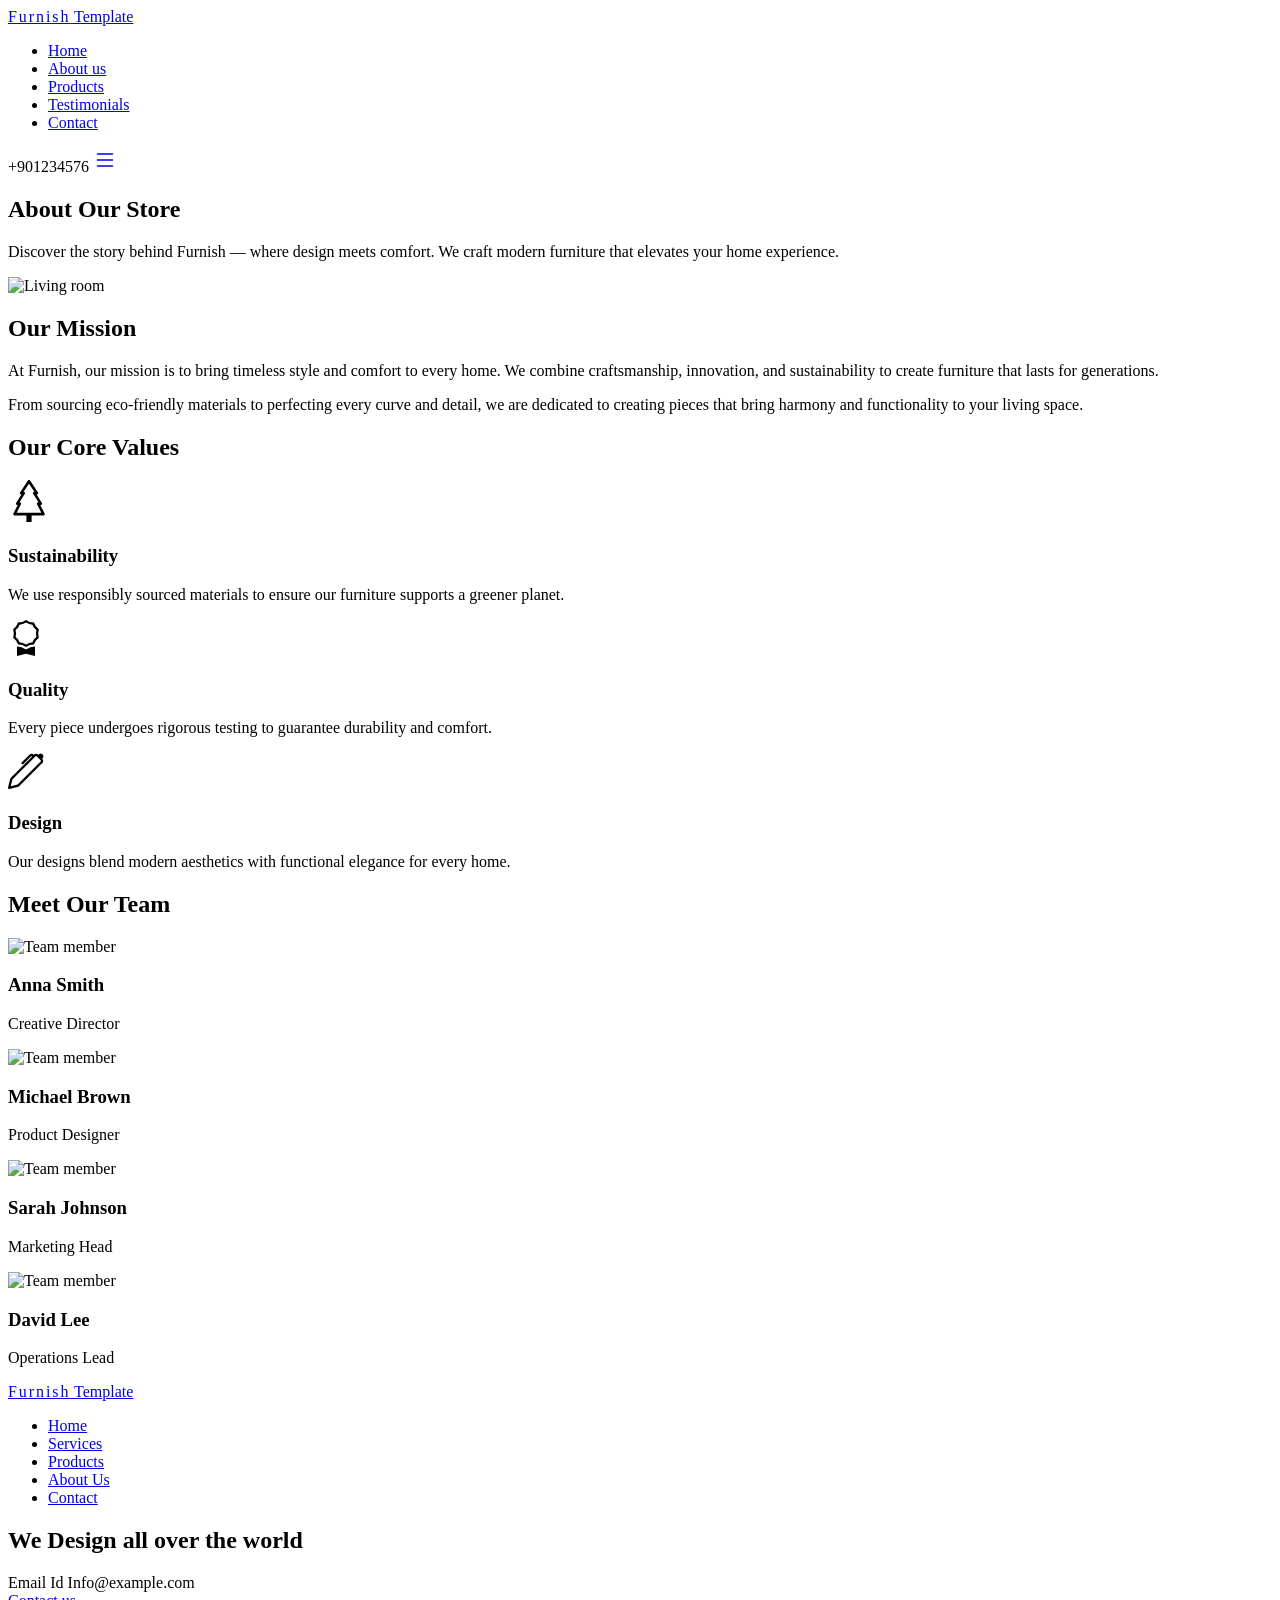
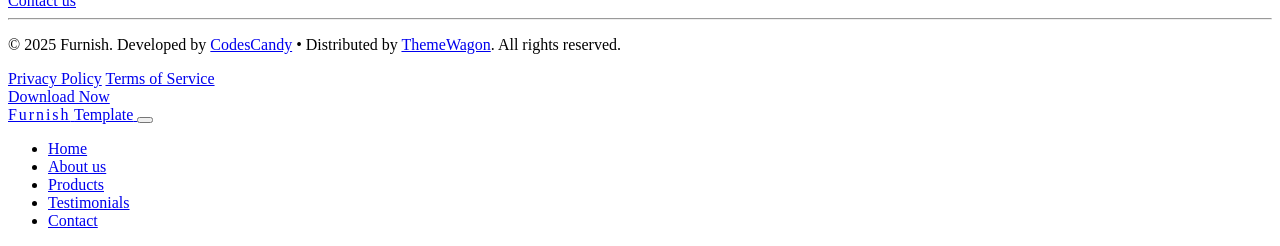
==== about.html @ 0e7ccca0 "Add files via upload" ====
<!DOCTYPE html>
<html lang="en">
  <head>
    <meta charset="UTF-8" />
    <meta name="viewport" content="width=device-width, initial-scale=1.0" />
  <title>About eCommerce Bootstrap HTML Template - Furnish</title>
    
  </head>
  <body class="font-sans text-gray-800">

     <nav class="navbar navbar-expand-lg bg-white shadow-sm px-4 py-3 navbar-custom">
  <div class="container-fluid px-0">
    <a class="navbar-brand" href="index.html">
      <span class="d-flex flex-column text-uppercase text-xs fw-bold lh-sm">
      <span class="" style="letter-spacing: .12rem;">Furnish</span>
      <span>Template</span>
    </span></a>
  
    <div class="mx-auto  d-lg-block d-none">
      <ul class="navbar-nav me-auto mb-2 mb-lg-0">
         <li class="nav-item">
          <a class="nav-link active" aria-current="page" href="index.html">Home</a>
        </li>
        <li class="nav-item">
          <a class="nav-link" href="about.html">About us</a>
        </li>
        <li class="nav-item">
          <a class="nav-link" href="products.html">Products</a>
        </li>
          <li class="nav-item">
          <a class="nav-link" href="testimonials.html">Testimonials</a>
        </li>
         

        <li class="nav-item">
          <a class="nav-link " href="contact.html" >Contact</a>
        </li>
      </ul>
      </div>
    <div class="d-flex align-items-center gap-4">
        <span class="d-flex align-items-center gap-2 fw-bold">
            <span>
                <i class="bi bi-telephone"></i>
            </span>
            <span>+901234576</span>
        </span>
        <a class="" data-bs-toggle="offcanvas" href="#offcanvasExample" role="button" aria-controls="offcanvasExample">
<svg xmlns="http://www.w3.org/2000/svg" width="24" height="24" fill="currentColor" class="bi bi-list" viewBox="0 0 16 16">
  <path fill-rule="evenodd" d="M2.5 12a.5.5 0 0 1 .5-.5h10a.5.5 0 0 1 0 1H3a.5.5 0 0 1-.5-.5m0-4a.5.5 0 0 1 .5-.5h10a.5.5 0 0 1 0 1H3a.5.5 0 0 1-.5-.5m0-4a.5.5 0 0 1 .5-.5h10a.5.5 0 0 1 0 1H3a.5.5 0 0 1-.5-.5"/>
</svg>
</a>
    
    </div>
  </div>
</nav>
<main>

    <!-- Hero Section -->
    <section class="py-lg-8 py-5 text-center">
      <div class="container">
        <div class="row justify-content-center">
            <div class="col-lg-6">
        <h1 class="display-5 mb-3">About Our Store</h1>
        <p class="text-muted  lead">
          Discover the story behind Furnish — where design meets comfort. We craft modern furniture that elevates your home experience.
        </p>
        </div>
        </div>
      </div>
    </section>

    <!-- Mission Section -->
    <section class="py-lg-8 py-5">
      <div class="container">
        <div class="row align-items-center g-5 mx-lg-8">
          <div class="col-md-6">
            <img src="./assets/images/about.jpg" alt="Living room" class="img-fluid ">
          </div>
          <div class="col-md-6">
            <div class="ms-lg-8">
            <h2 class=" mb-3">Our Mission</h2>
            <p class="text-muted">
              At Furnish, our mission is to bring timeless style and comfort to every home. We combine craftsmanship, innovation, and sustainability to create furniture that lasts for generations.
            </p>
            <p class="text-muted">
              From sourcing eco-friendly materials to perfecting every curve and detail, we are dedicated to creating pieces that bring harmony and functionality to your living space.
            </p>
            </div>
          </div>
        </div>
      </div>
    </section>

    <!-- Values Section -->
    <section class="py-lg-9 py-5 bg-light">
      <div class="container text-center">
        <h2 class="mb-5 ">Our Core Values</h2>
        <div class="row g-4">
          <div class="col-md-4">
            <div class="card rounded-0 border-0 shadow-sm h-100 p-4">
              <div class="card-body">
               <div class="mb-5">
                <svg xmlns="http://www.w3.org/2000/svg" width="42" height="42" fill="currentColor" class="bi bi-tree" viewBox="0 0 16 16">
  <path d="M8.416.223a.5.5 0 0 0-.832 0l-3 4.5A.5.5 0 0 0 5 5.5h.098L3.076 8.735A.5.5 0 0 0 3.5 9.5h.191l-1.638 3.276a.5.5 0 0 0 .447.724H7V16h2v-2.5h4.5a.5.5 0 0 0 .447-.724L12.31 9.5h.191a.5.5 0 0 0 .424-.765L10.902 5.5H11a.5.5 0 0 0 .416-.777zM6.437 4.758A.5.5 0 0 0 6 4.5h-.066L8 1.401 10.066 4.5H10a.5.5 0 0 0-.424.765L11.598 8.5H11.5a.5.5 0 0 0-.447.724L12.69 12.5H3.309l1.638-3.276A.5.5 0 0 0 4.5 8.5h-.098l2.022-3.235a.5.5 0 0 0 .013-.507"/>
</svg>
               </div>
                <h3 class="h5">Sustainability</h3>
                <p class="text-muted">We use responsibly sourced materials to ensure our furniture supports a greener planet.</p>
              </div>
            </div>
          </div>
          <div class="col-md-4">
            <div class="card rounded-0 border-0 shadow-sm h-100 p-4">
              <div class="card-body">
               <div class="mb-5">
                <svg xmlns="http://www.w3.org/2000/svg" width="36" height="36" fill="currentColor" class="bi bi-award" viewBox="0 0 16 16">
  <path d="M9.669.864 8 0 6.331.864l-1.858.282-.842 1.68-1.337 1.32L2.6 6l-.306 1.854 1.337 1.32.842 1.68 1.858.282L8 12l1.669-.864 1.858-.282.842-1.68 1.337-1.32L13.4 6l.306-1.854-1.337-1.32-.842-1.68zm1.196 1.193.684 1.365 1.086 1.072L12.387 6l.248 1.506-1.086 1.072-.684 1.365-1.51.229L8 10.874l-1.355-.702-1.51-.229-.684-1.365-1.086-1.072L3.614 6l-.25-1.506 1.087-1.072.684-1.365 1.51-.229L8 1.126l1.356.702z"/>
  <path d="M4 11.794V16l4-1 4 1v-4.206l-2.018.306L8 13.126 6.018 12.1z"/>
</svg>
               </div>
                <h3 class="h5">Quality</h3>
                <p class="text-muted">Every piece undergoes rigorous testing to guarantee durability and comfort.</p>
              </div>
            </div>
          </div>
          <div class="col-md-4">
            <div class="card rounded-0 border-0 shadow-sm h-100 p-4">
              <div class="card-body">
                <div class="mb-5">
                    <svg xmlns="http://www.w3.org/2000/svg" width="36" height="36" fill="currentColor" class="bi bi-pen" viewBox="0 0 16 16">
  <path d="m13.498.795.149-.149a1.207 1.207 0 1 1 1.707 1.708l-.149.148a1.5 1.5 0 0 1-.059 2.059L4.854 14.854a.5.5 0 0 1-.233.131l-4 1a.5.5 0 0 1-.606-.606l1-4a.5.5 0 0 1 .131-.232l9.642-9.642a.5.5 0 0 0-.642.056L6.854 4.854a.5.5 0 1 1-.708-.708L9.44.854A1.5 1.5 0 0 1 11.5.796a1.5 1.5 0 0 1 1.998-.001m-.644.766a.5.5 0 0 0-.707 0L1.95 11.756l-.764 3.057 3.057-.764L14.44 3.854a.5.5 0 0 0 0-.708z"/>
</svg>
                </div>
                <h3 class="h5">Design</h3>
                <p class="text-muted">Our designs blend modern aesthetics with functional elegance for every home.</p>
              </div>
            </div>
          </div>
        </div>
      </div>
    </section>

    <!-- Team Section -->
    <section class="py-lg-8 py-5">
      <div class="container text-center">
        <h2 class="mb-8">Meet Our Team</h2>
        <div class="row g-4">
          <div class="col-6 col-md-3">
            <div class="mx-md-8">
            <img src="./assets/images/avatar/avatar-1.jpg" class="rounded-circle img-fluid mb-3" alt="Team member">
            </div>
            <div class="lh-1">
            <h3 class=" mb-1 h5">Anna Smith</h3>
            <p class="text-muted small mb-0">Creative Director</p>
            </div>
          </div>
          <div class="col-6 col-md-3">
             <div class="mx-md-8">
            <img src="./assets/images/avatar/avatar-2.jpg" class="rounded-circle img-fluid mb-3" alt="Team member">
            </div>
            <div class="lh-1">
            <h3 class=" mb-1 h5">
          Michael Brown</h3>
            <p class="text-muted small mb-0">Product Designer</p>
            </div>
          </div>
          <div class="col-6 col-md-3">
             <div class="mx-md-8">
            <img src="./assets/images/avatar/avatar-3.jpg" class="rounded-circle img-fluid mb-3" alt="Team member">
            </div>
            <div class="lh-1">
            <h3 class=" mb-1 h5">Sarah Johnson</h3>
            <p class="text-muted small mb-0">Marketing Head</p>
            </div>
          </div>
          <div class="col-6 col-md-3">
            <div class="mx-md-8">
            <img src="./assets/images/avatar/avatar-4.jpg" class="rounded-circle img-fluid mb-3" alt="Team member">
            </div>
            <div class="lh-1">
            <h3 class=" mb-1 h5">David Lee</h3>
            <p class="text-muted small mb-0">Operations Lead</p>
            </div>
          </div>
        </div>
      </div>
    </section>

</main>
      <footer class="bg-dark  pt-8 footer">
        <div class="container">
          <div class="row">
            <div class="col-lg-4 col-md-4 col-12">
              <a class="navbar-brand" href="#">
      <span class="d-flex flex-column text-uppercase text-xs fw-bold lh-sm">
      <span class="" style="letter-spacing: .12rem;">Furnish</span>
      <span>Template</span>
    </span></a>
            </div>
          <div class="col-lg-8 col-md-6 mb-4 d-flex justify-content-start justify-content-md-end gy-4">
            <ul class="list-unstyled lh-lg d-flex flex-column flex-md-row gap-4">
            <li><a href="#" class=" ft-links text-decoration-none">Home</a></li>
             <li><a href="#" class=" ft-links text-decoration-none">Services</a></li>
            <li><a href="#" class=" ft-links text-decoration-none">Products</a></li>
            <li><a href="#" class=" ft-links text-decoration-none">About Us</a></li>
            <li><a href="#" class=" ft-links text-decoration-none">Contact</a></li>
            </ul>
          </div>
          <div class="row justify-content-center align-items-center pt-lg-8 pb-4">
          <div class="col-lg-6 col-md-6 mb-4">
            <h2 class="display-3 text-white">We Design all over the world</h2>
          
          </div>
          
          
          <div class="col-lg-6 col-md-6 mb-4">
           <div class="d-flex gap-3 justify-content-start justify-content-lg-end">
            <a href="#" class="btn btn-outline-light btn-icon"><i class="bi bi-facebook"></i></a>
            <a href="#" class="btn btn-outline-light btn-icon"><i class="bi bi-twitter"></i></a>
            <a href="#" class="btn btn-outline-light btn-icon"><i class="bi bi-instagram"></i></a>
            <a href="#" class="btn btn-outline-light btn-icon"><i class="bi bi-linkedin"></i></a>
            </div>
          </div>
          </div>
            <div class="row justify-content-center align-items-center py-lg-8">
          <div class="col-lg-6 col-md-6 mb-4">
            <div class="d-flex flex-column">
            <span>Email Id</span>
            <span class="h3 fw-light">Info@example.com</span>
          </div>
          </div>
          
          
          <div class="col-lg-6 col-md-6 mb-4">
           <div class="d-flex gap-3 justify-content-lg-end">
           <a href="#" class="btn btn-outline-light">Contact us</a>
            </div>
          </div>
          </div>
          <hr class="bg-secondary">
          <div class="row pb-3">
          <div class="col-md-6 text-center text-md-start">
            <p class=" mb-0">&copy; 2025 Furnish. Developed by <a href="https://codescandy.com" class="text-white" target="_blank">CodesCandy</a> • Distributed by <a href="https://themewagon.com" class="text-white" target="_blank">ThemeWagon</a>. All rights reserved.</p>
          </div>
          <div class="col-md-6 text-center text-md-end">
            <a href="#" class=" ft-links text-decoration-none me-3">Privacy Policy</a>
            <a href="#" class=" ft-links text-decoration-none">Terms of Service</a>
          </div>
          </div>
        </div>
          </footer>  <div class="position-fixed end-0 bottom-0 m-4 z-1">
        <a href="https://themewagon.com/themes/furnish/" class="btn btn-primary" target="_blank"> Download Now</a>
        </div>
        <div class="offcanvas offcanvas-end" tabindex="-1" id="offcanvasExample" aria-labelledby="offcanvasExampleLabel">
  <div class="offcanvas-header px-4">
     <a class="navbar-brand" href="#">
      <span class="d-flex flex-column text-uppercase text-xs fw-bold lh-sm">
      <span class="" style="letter-spacing: .12rem;">Furnish</span>
      <span>Template</span>
    </span></a>
    <button type="button" class="btn-close" data-bs-dismiss="offcanvas" aria-label="Close"></button>
  </div>
  <div class="offcanvas-body">
    
    <div class="navbar-custom">
      <ul class="navbar-nav me-auto mb-2 mb-lg-0">
         <li class="nav-item">
          <a class="nav-link active" aria-current="page" href="index.html">Home</a>
        </li>
        <li class="nav-item">
          <a class="nav-link" href="about.html">About us</a>
        </li>
        <li class="nav-item">
          <a class="nav-link" href="products.html">Products</a>
        </li>
          <li class="nav-item">
          <a class="nav-link" href="testimonials.html">Testimonials</a>
        </li>
         

        <li class="nav-item">
          <a class="nav-link " href="contact.html" >Contact</a>
        </li>
      </ul>
      </div>
  </div>
</div>

    <script type="module" src="./assets/js/main.js"></script>
  </body>
</html>
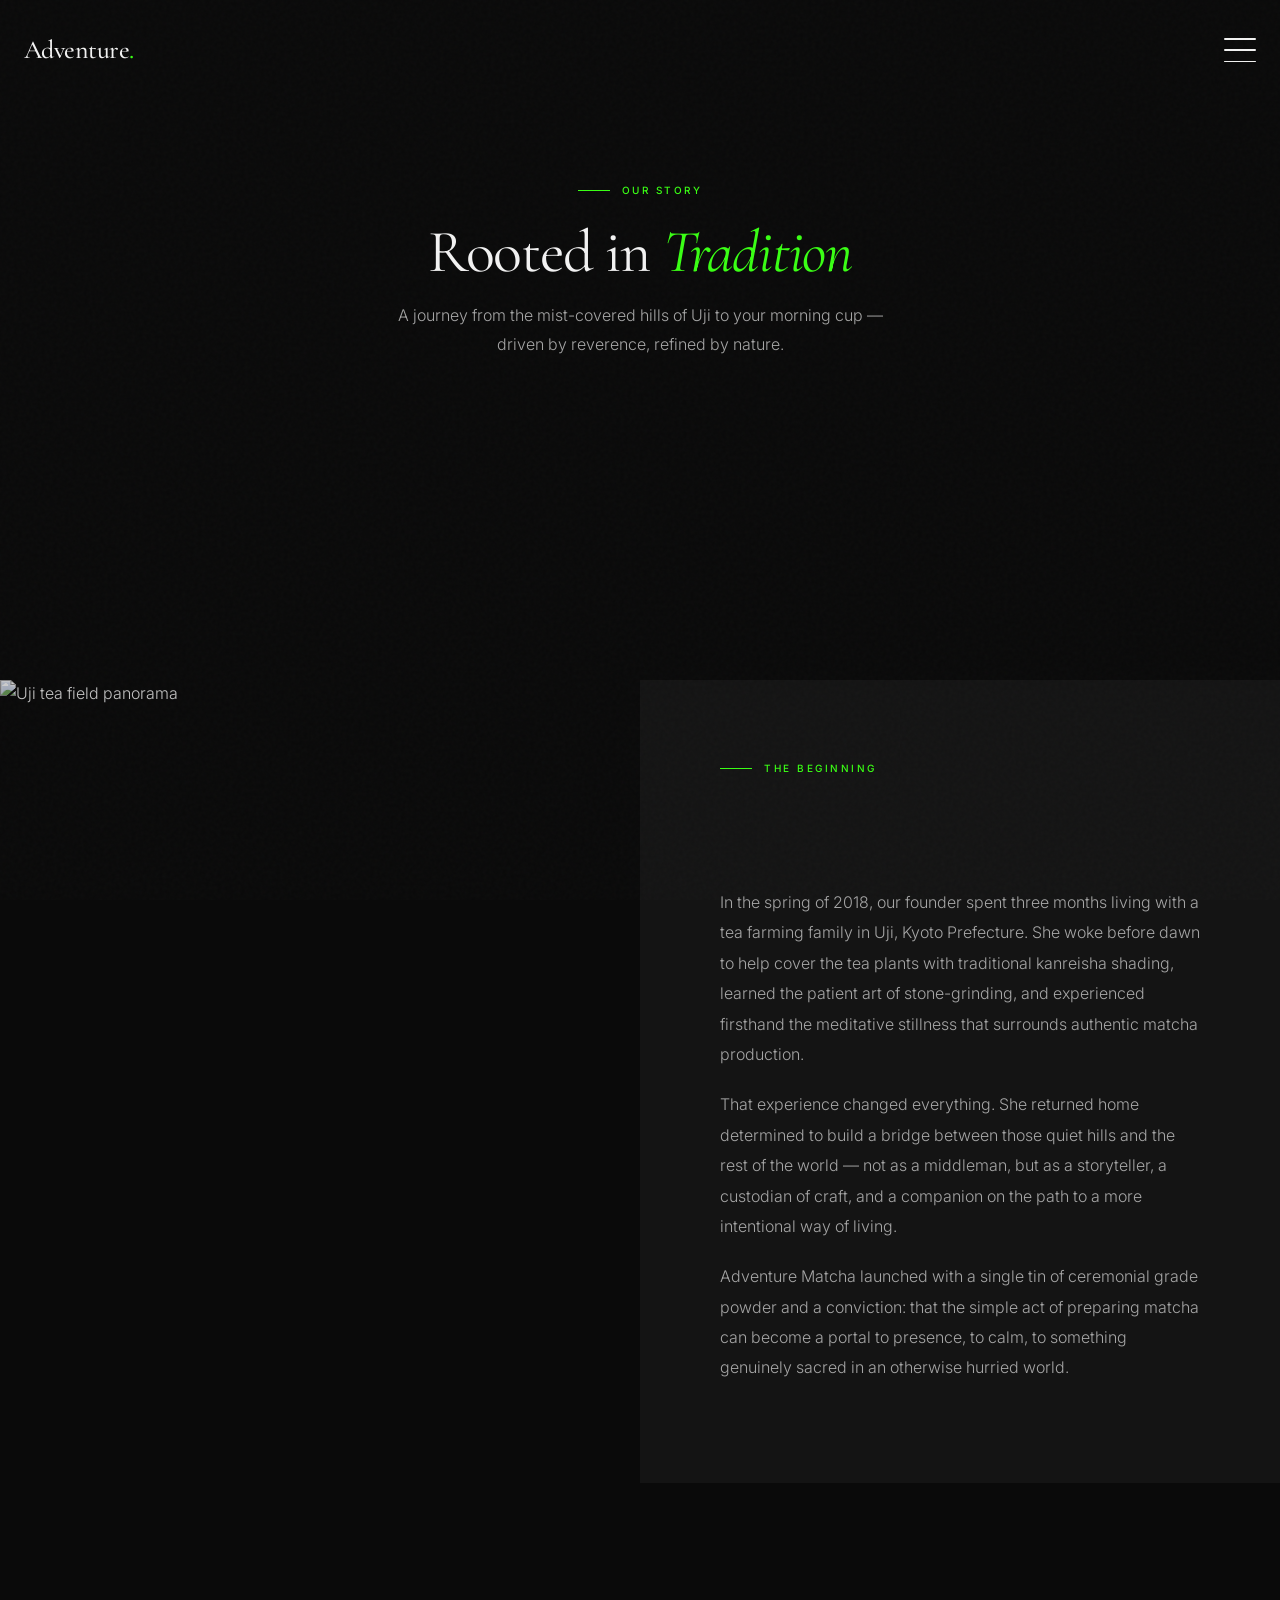
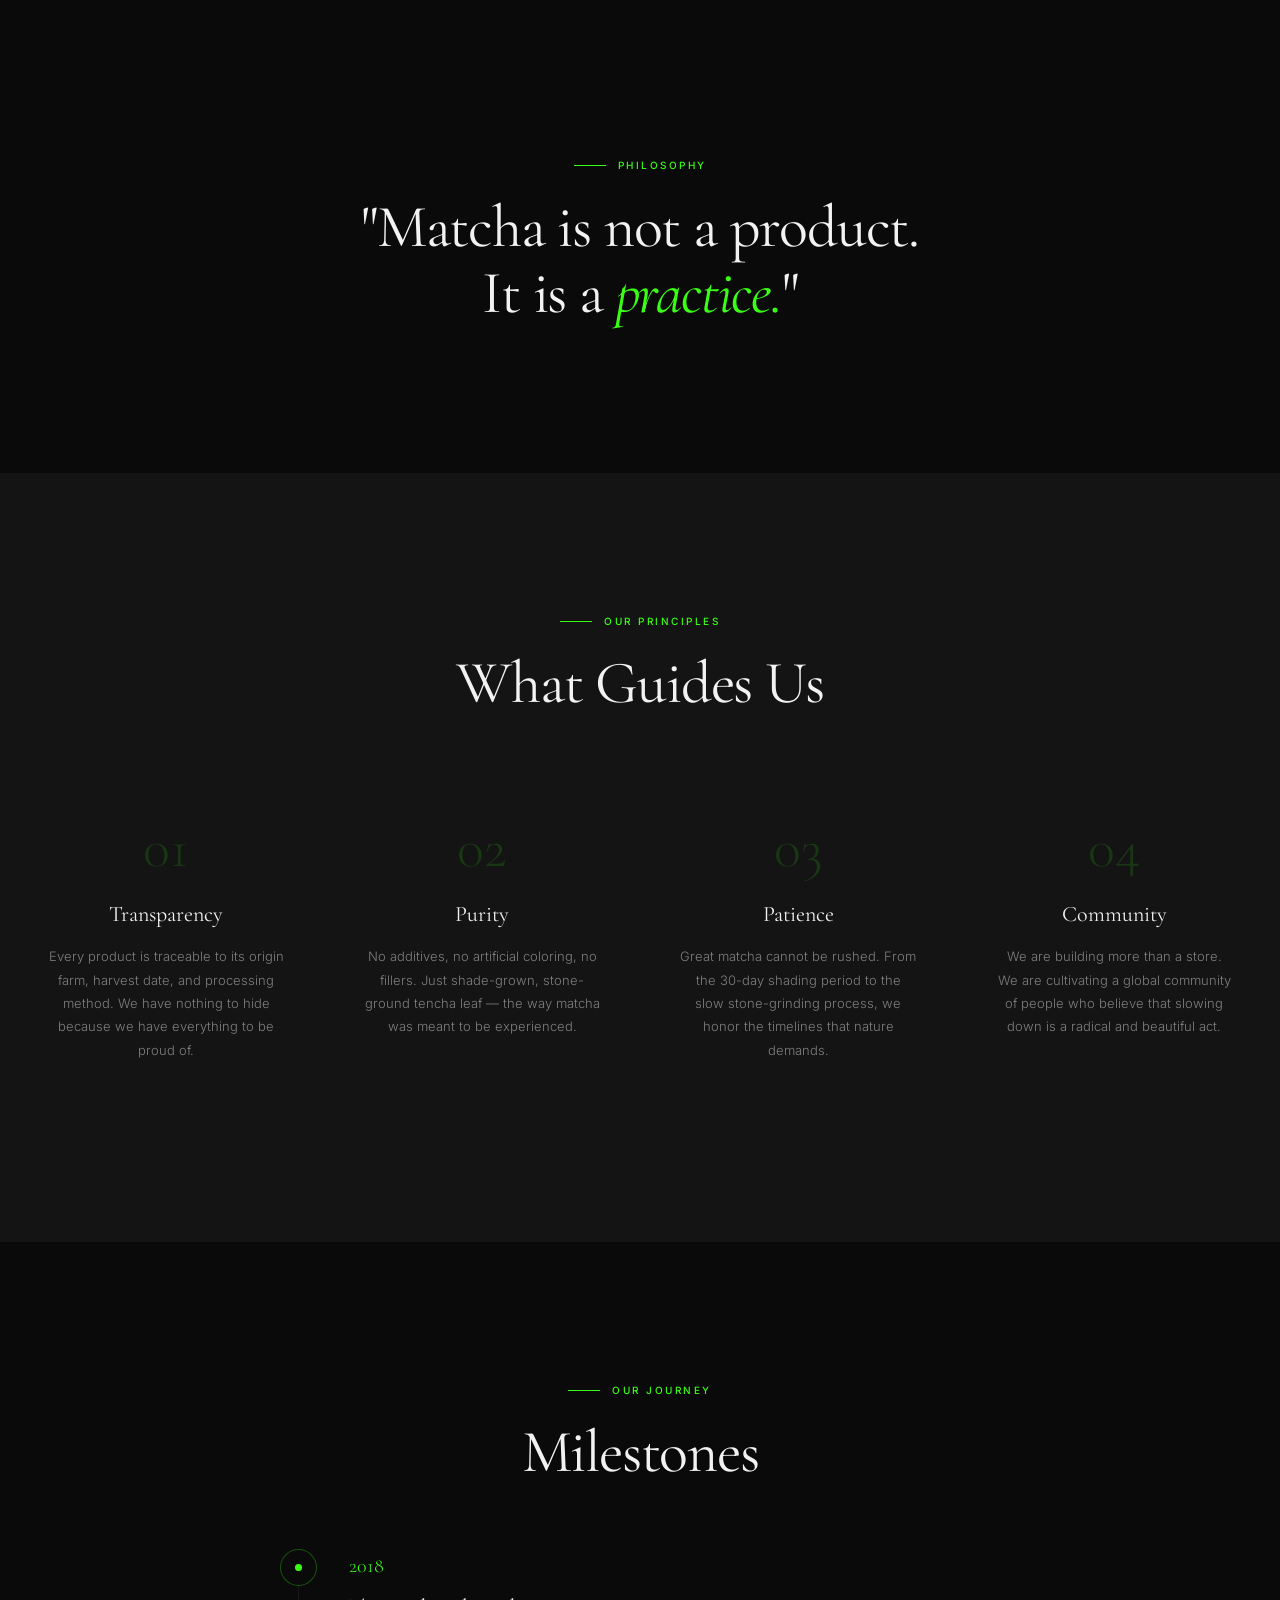
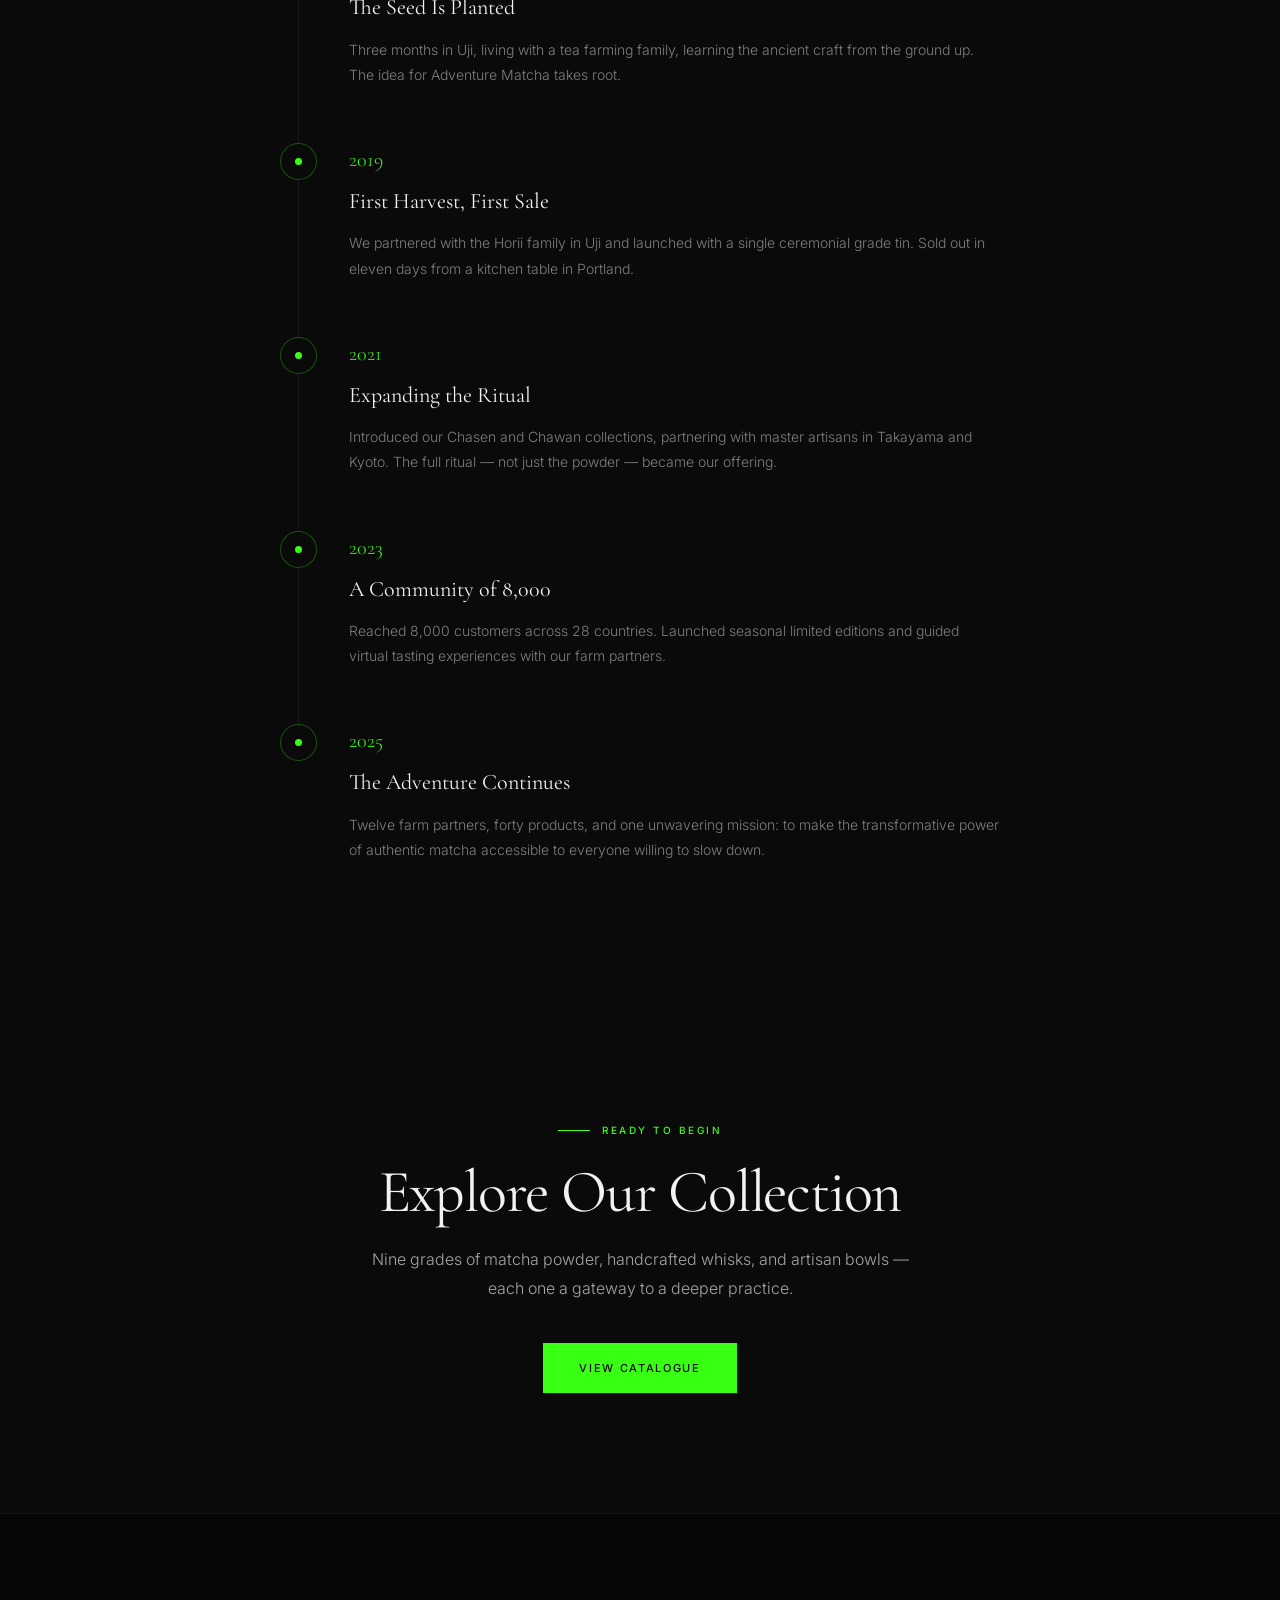
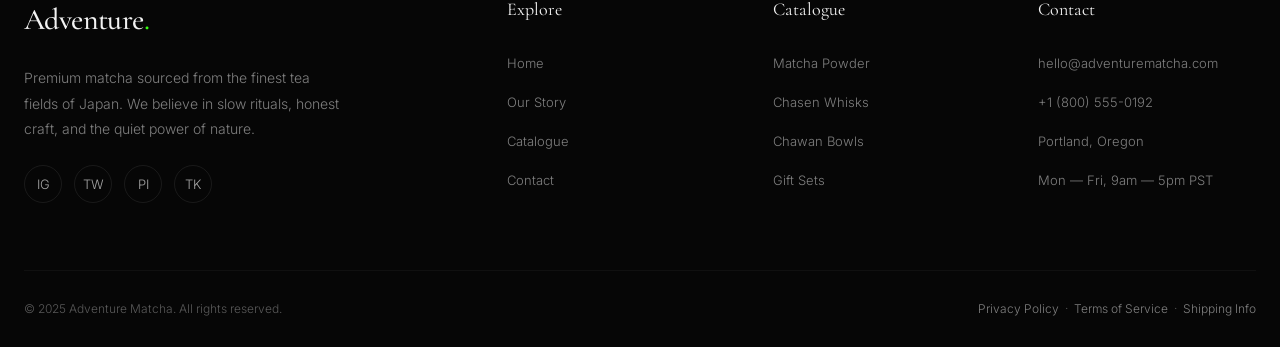
==== commit 1c0bf7d6: "Create about.html" ====
--- a/about.html
+++ b/about.html
@@ -1,291 +1,423 @@
 <!DOCTYPE html>
 <html lang="en">
-  <head>
-    <meta charset="UTF-8" />
-    <meta name="viewport" content="width=device-width, initial-scale=1.0" />
-  <title>About eCommerce Bootstrap HTML Template - Furnish</title>
-    
-  </head>
-  <body class="font-sans text-gray-800">
-
-     <nav class="navbar navbar-expand-lg bg-white shadow-sm px-4 py-3 navbar-custom">
-  <div class="container-fluid px-0">
-    <a class="navbar-brand" href="index.html">
-      <span class="d-flex flex-column text-uppercase text-xs fw-bold lh-sm">
-      <span class="" style="letter-spacing: .12rem;">Furnish</span>
-      <span>Template</span>
-    </span></a>
-  
-    <div class="mx-auto  d-lg-block d-none">
-      <ul class="navbar-nav me-auto mb-2 mb-lg-0">
-         <li class="nav-item">
-          <a class="nav-link active" aria-current="page" href="index.html">Home</a>
-        </li>
-        <li class="nav-item">
-          <a class="nav-link" href="about.html">About us</a>
-        </li>
-        <li class="nav-item">
-          <a class="nav-link" href="products.html">Products</a>
-        </li>
-          <li class="nav-item">
-          <a class="nav-link" href="testimonials.html">Testimonials</a>
-        </li>
-         
-
-        <li class="nav-item">
-          <a class="nav-link " href="contact.html" >Contact</a>
-        </li>
-      </ul>
-      </div>
-    <div class="d-flex align-items-center gap-4">
-        <span class="d-flex align-items-center gap-2 fw-bold">
-            <span>
-                <i class="bi bi-telephone"></i>
-            </span>
-            <span>+901234576</span>
-        </span>
-        <a class="" data-bs-toggle="offcanvas" href="#offcanvasExample" role="button" aria-controls="offcanvasExample">
-<svg xmlns="http://www.w3.org/2000/svg" width="24" height="24" fill="currentColor" class="bi bi-list" viewBox="0 0 16 16">
-  <path fill-rule="evenodd" d="M2.5 12a.5.5 0 0 1 .5-.5h10a.5.5 0 0 1 0 1H3a.5.5 0 0 1-.5-.5m0-4a.5.5 0 0 1 .5-.5h10a.5.5 0 0 1 0 1H3a.5.5 0 0 1-.5-.5m0-4a.5.5 0 0 1 .5-.5h10a.5.5 0 0 1 0 1H3a.5.5 0 0 1-.5-.5"/>
-</svg>
-</a>
-    
+<head>
+  <meta charset="UTF-8">
+  <meta name="viewport" content="width=device-width, initial-scale=1.0">
+  <meta name="description" content="Our story — the journey behind Adventure Matcha. From the shaded fields of Uji to your morning ritual.">
+  <title>About — Adventure Matcha</title>
+
+  <link rel="preconnect" href="https://fonts.googleapis.com">
+  <link rel="preconnect" href="https://fonts.gstatic.com" crossorigin>
+  <link href="https://fonts.googleapis.com/css2?family=Cormorant+Garamond:ital,wght@0,300;0,400;0,500;0,600;0,700;1,300;1,400;1,500&family=Inter:wght@200;300;400;500&display=swap" rel="stylesheet">
+
+  <style>
+    *, *::before, *::after { margin: 0; padding: 0; box-sizing: border-box; }
+    html { scroll-behavior: smooth; font-size: 16px; }
+    body {
+      font-family: 'Inter', sans-serif;
+      font-weight: 300;
+      color: #F2F2F2;
+      background: #0a0a0a;
+      line-height: 1.7;
+      overflow-x: hidden;
+      -webkit-font-smoothing: antialiased;
+    }
+    a { color: inherit; text-decoration: none; }
+    img { display: block; max-width: 100%; height: auto; }
+    button { cursor: pointer; border: none; background: none; font-family: inherit; color: inherit; }
+    ul { list-style: none; }
+    ::selection { background: rgba(57,255,20,0.3); color: #fff; }
+
+    :root {
+      --neon-green: #39FF14;
+      --neon-green-rgb: 57,255,20;
+      --charcoal: #595959;
+      --grey: #7F7F7F;
+      --silver: #A5A5A5;
+      --dust-grey: #CCCCCC;
+      --platinum: #F2F2F2;
+      --bg-dark: #0a0a0a;
+      --bg-card: #141414;
+      --bg-card-hover: #1a1a1a;
+      --font-display: 'Cormorant Garamond', serif;
+      --font-body: 'Inter', sans-serif;
+      --section-padding: 140px 0;
+      --container-max: 1340px;
+      --container-pad: 24px;
+      --transition-smooth: all 0.5s cubic-bezier(0.25, 0.46, 0.45, 0.94);
+    }
+
+    .container { max-width: var(--container-max); margin: 0 auto; padding: 0 var(--container-pad); }
+
+    .reveal {
+      opacity: 0; transform: translateY(40px);
+      transition: opacity 0.9s ease, transform 0.9s ease;
+    }
+    .reveal.revealed { opacity: 1; transform: translateY(0); }
+    .reveal-delay-1 { transition-delay: 0.1s; }
+    .reveal-delay-2 { transition-delay: 0.2s; }
+    .reveal-delay-3 { transition-delay: 0.3s; }
+    .reveal-delay-4 { transition-delay: 0.4s; }
+    .reveal-delay-5 { transition-delay: 0.5s; }
+
+    .section-label {
+      font-family: var(--font-body); font-size: 10px; font-weight: 500;
+      letter-spacing: 0.25em; text-transform: uppercase;
+      color: var(--neon-green); margin-bottom: 20px;
+      display: flex; align-items: center; gap: 12px;
+    }
+    .section-label::before { content: ''; width: 32px; height: 1px; background: var(--neon-green); }
+    .section-title {
+      font-family: var(--font-display); font-size: clamp(36px, 5vw, 60px);
+      font-weight: 400; line-height: 1.1; letter-spacing: -0.02em;
+      color: var(--platinum); margin-bottom: 24px;
+    }
+    .section-subtitle {
+      font-size: 16px; font-weight: 300; color: var(--silver);
+      max-width: 560px; line-height: 1.8;
+    }
+    .section-header { margin-bottom: 64px; }
+    .section-header.center { text-align: center; }
+    .section-header.center .section-label { justify-content: center; }
+    .section-header.center .section-subtitle { margin: 0 auto; }
+
+    /* NAV */
+    .nav { position: fixed; top: 0; left: 0; right: 0; z-index: 1000; padding: 28px 0; transition: var(--transition-smooth); }
+    .nav.scrolled { padding: 16px 0; background: rgba(10,10,10,0.92); backdrop-filter: blur(24px); -webkit-backdrop-filter: blur(24px); border-bottom: 1px solid rgba(255,255,255,0.04); }
+    .nav-inner { display: flex; align-items: center; justify-content: space-between; max-width: var(--container-max); margin: 0 auto; padding: 0 var(--container-pad); }
+    .nav-logo { font-family: var(--font-display); font-size: 26px; font-weight: 500; color: var(--platinum); letter-spacing: -0.02em; z-index: 1001; }
+    .nav-logo span { color: var(--neon-green); }
+
+    .hamburger { width: 32px; height: 24px; position: relative; z-index: 1001; display: flex; flex-direction: column; justify-content: space-between; }
+    .hamburger-line { display: block; width: 100%; height: 1.5px; background: var(--platinum); border-radius: 2px; transition: var(--transition-smooth); transform-origin: center; }
+    .hamburger.active .hamburger-line:nth-child(1) { transform: translateY(11.25px) rotate(45deg); background: var(--neon-green); }
+    .hamburger.active .hamburger-line:nth-child(2) { opacity: 0; transform: scaleX(0); }
+    .hamburger.active .hamburger-line:nth-child(3) { transform: translateY(-11.25px) rotate(-45deg); background: var(--neon-green); }
+
+    .mobile-nav { position: fixed; inset: 0; background: rgba(5,5,5,0.98); backdrop-filter: blur(40px); -webkit-backdrop-filter: blur(40px); z-index: 999; display: flex; flex-direction: column; align-items: center; justify-content: center; opacity: 0; visibility: hidden; transition: opacity 0.5s ease, visibility 0.5s ease; }
+    .mobile-nav.open { opacity: 1; visibility: visible; }
+    .mobile-nav-links { display: flex; flex-direction: column; align-items: center; gap: 8px; }
+    .mobile-nav-links a { font-family: var(--font-display); font-size: clamp(32px, 6vw, 52px); font-weight: 400; color: var(--silver); padding: 8px 24px; transition: color 0.4s ease, transform 0.4s ease; transform: translateY(30px); opacity: 0; transition: color 0.4s ease, transform 0.5s ease, opacity 0.5s ease; }
+    .mobile-nav.open .mobile-nav-links a { transform: translateY(0); opacity: 1; }
+    .mobile-nav.open .mobile-nav-links a:nth-child(1) { transition-delay: 0.15s; }
+    .mobile-nav.open .mobile-nav-links a:nth-child(2) { transition-delay: 0.25s; }
+    .mobile-nav.open .mobile-nav-links a:nth-child(3) { transition-delay: 0.35s; }
+    .mobile-nav.open .mobile-nav-links a:nth-child(4) { transition-delay: 0.45s; }
+    .mobile-nav-links a:hover, .mobile-nav-links a.active { color: var(--neon-green); }
+    .mobile-nav-footer { position: absolute; bottom: 48px; display: flex; gap: 24px; transform: translateY(20px); opacity: 0; transition: transform 0.5s ease 0.55s, opacity 0.5s ease 0.55s; }
+    .mobile-nav.open .mobile-nav-footer { transform: translateY(0); opacity: 1; }
+    .mobile-nav-footer a { width: 40px; height: 40px; border: 1px solid rgba(255,255,255,0.1); border-radius: 50%; display: flex; align-items: center; justify-content: center; color: var(--silver); font-size: 14px; transition: border-color 0.3s, color 0.3s; }
+    .mobile-nav-footer a:hover { border-color: var(--neon-green); color: var(--neon-green); }
+
+    /* PAGE HERO */
+    .page-hero {
+      height: 60vh; min-height: 400px;
+      display: flex; align-items: center; justify-content: center;
+      text-align: center; position: relative; overflow: hidden;
+    }
+    .page-hero-bg {
+      position: absolute; inset: 0;
+      background: url('https://picsum.photos/seed/matchateafield/1600/800.jpg') center/cover no-repeat;
+      filter: brightness(0.2) saturate(0.4);
+    }
+    .page-hero-overlay {
+      position: absolute; inset: 0;
+      background: linear-gradient(to bottom, rgba(10,10,10,0.3) 0%, rgba(10,10,10,0.8) 80%, rgba(10,10,10,1) 100%);
+    }
+    .page-hero-content { position: relative; z-index: 1; padding: 0 var(--container-pad); }
+    .page-hero .section-label { justify-content: center; }
+    .page-hero .section-title { margin-bottom: 16px; }
+
+    /* STORY */
+    .story-section { padding: var(--section-padding); }
+    .story-grid { display: grid; grid-template-columns: 1fr 1fr; gap: 0; }
+    .story-image { position: relative; min-height: 560px; }
+    .story-image img { width: 100%; height: 100%; object-fit: cover; filter: brightness(0.8) saturate(0.6); }
+    .story-text { padding: 80px; display: flex; flex-direction: column; justify-content: center; background: var(--bg-card); }
+    .story-text p { color: var(--silver); font-size: 16px; line-height: 1.9; margin-bottom: 20px; }
+
+    /* VALUES */
+    .values { padding: var(--section-padding); background: var(--bg-card); }
+    .values-grid { display: grid; grid-template-columns: repeat(4, 1fr); gap: 32px; }
+    .value-card { text-align: center; padding: 40px 24px; }
+    .value-number { font-family: var(--font-display); font-size: 56px; font-weight: 300; color: rgba(var(--neon-green-rgb), 0.15); line-height: 1; margin-bottom: 20px; }
+    .value-card h3 { font-family: var(--font-display); font-size: 22px; font-weight: 400; color: var(--platinum); margin-bottom: 12px; }
+    .value-card p { font-size: 13px; color: var(--grey); line-height: 1.8; }
+
+    /* PARALLAX */
+    .parallax-section { position: relative; overflow: hidden; }
+    .parallax-bg { position: absolute; inset: -20% 0; background-size: cover; background-position: center; background-repeat: no-repeat; will-change: transform; }
+    .parallax-banner { height: 50vh; min-height: 400px; display: flex; align-items: center; justify-content: center; text-align: center; position: relative; overflow: hidden; }
+    .parallax-banner .parallax-bg { filter: brightness(0.25) saturate(0.4); }
+    .parallax-banner-content { position: relative; z-index: 1; }
+    .parallax-banner .section-title { margin-bottom: 12px; }
+
+    /* TIMELINE */
+    .timeline { padding: var(--section-padding); }
+    .timeline-items { max-width: 720px; margin: 0 auto; }
+    .timeline-item { display: flex; gap: 32px; padding-bottom: 56px; position: relative; }
+    .timeline-item:last-child { padding-bottom: 0; }
+    .timeline-item::before { content: ''; position: absolute; left: 18px; top: 36px; bottom: 0; width: 1px; background: rgba(255,255,255,0.06); }
+    .timeline-item:last-child::before { display: none; }
+    .timeline-dot { width: 37px; height: 37px; border: 1px solid rgba(var(--neon-green-rgb), 0.3); border-radius: 50%; display: flex; align-items: center; justify-content: center; flex-shrink: 0; position: relative; z-index: 1; background: var(--bg-dark); }
+    .timeline-dot-inner { width: 7px; height: 7px; background: var(--neon-green); border-radius: 50%; }
+    .timeline-year { font-family: var(--font-display); font-size: 20px; color: var(--neon-green); margin-bottom: 6px; }
+    .timeline-item h3 { font-family: var(--font-display); font-size: 22px; font-weight: 400; color: var(--platinum); margin-bottom: 10px; }
+    .timeline-item p { font-size: 14px; color: var(--grey); line-height: 1.8; }
+
+    /* BTN */
+    .btn-primary { display: inline-flex; align-items: center; gap: 10px; padding: 16px 36px; background: var(--neon-green); color: #0a0a0a; font-family: var(--font-body); font-size: 11px; font-weight: 500; letter-spacing: 0.15em; text-transform: uppercase; transition: var(--transition-smooth); position: relative; overflow: hidden; }
+    .btn-primary::before { content: ''; position: absolute; inset: 0; background: #fff; transform: translateX(-101%); transition: transform 0.5s ease; }
+    .btn-primary:hover::before { transform: translateX(0); }
+    .btn-primary span { position: relative; z-index: 1; }
+    .btn-primary:hover { box-shadow: 0 0 30px rgba(var(--neon-green-rgb), 0.4); }
+    .btn-outline { display: inline-flex; align-items: center; gap: 10px; padding: 16px 36px; border: 1px solid rgba(255,255,255,0.2); color: var(--platinum); font-family: var(--font-body); font-size: 11px; font-weight: 500; letter-spacing: 0.15em; text-transform: uppercase; transition: var(--transition-smooth); }
+    .btn-outline:hover { border-color: var(--neon-green); color: var(--neon-green); }
+
+    /* FOOTER */
+    .footer { padding: 80px 0 0; border-top: 1px solid rgba(255,255,255,0.05); background: #060606; }
+    .footer-grid { display: grid; grid-template-columns: 2fr 1fr 1fr 1fr; gap: 48px; margin-bottom: 64px; }
+    .footer-brand p { font-size: 14px; color: var(--grey); line-height: 1.8; margin-top: 20px; max-width: 320px; }
+    .footer-social { display: flex; gap: 12px; margin-top: 24px; }
+    .footer-social a { width: 38px; height: 38px; border: 1px solid rgba(255,255,255,0.08); border-radius: 50%; display: flex; align-items: center; justify-content: center; color: var(--silver); font-size: 13px; transition: var(--transition-smooth); }
+    .footer-social a:hover { border-color: var(--neon-green); color: var(--neon-green); transform: translateY(-2px); }
+    .footer-col h4 { font-family: var(--font-display); font-size: 18px; font-weight: 400; color: var(--platinum); margin-bottom: 24px; }
+    .footer-col ul li { margin-bottom: 12px; }
+    .footer-col ul a { font-size: 13px; color: var(--grey); transition: color 0.3s; }
+    .footer-col ul a:hover { color: var(--neon-green); }
+    .footer-bottom { padding: 28px 0; border-top: 1px solid rgba(255,255,255,0.04); display: flex; align-items: center; justify-content: space-between; flex-wrap: wrap; gap: 12px; }
+    .footer-bottom p { font-size: 12px; color: var(--charcoal); }
+    .footer-bottom a { color: var(--grey); transition: color 0.3s; }
+    .footer-bottom a:hover { color: var(--neon-green); }
+
+    body::after { content: ''; position: fixed; inset: 0; pointer-events: none; z-index: 9999; opacity: 0.025; background-image: url("data:image/svg+xml,%3Csvg viewBox='0 0 256 256' xmlns='http://www.w3.org/2000/svg'%3E%3Cfilter id='noise'%3E%3CfeTurbulence type='fractalNoise' baseFrequency='0.9' numOctaves='4' stitchTiles='stitch'/%3E%3C/filter%3E%3Crect width='100%25' height='100%25' filter='url(%23noise)'/%3E%3C/svg%3E"); }
+
+    @media (max-width: 1024px) {
+      .story-grid { grid-template-columns: 1fr; gap: 0; }
+      .story-text { padding: 48px; }
+      .values-grid { grid-template-columns: repeat(2, 1fr); }
+      .footer-grid { grid-template-columns: 1fr 1fr; }
+      :root { --section-padding: 100px 0; }
+    }
+    @media (max-width: 768px) {
+      .values-grid { grid-template-columns: 1fr; max-width: 480px; margin: 0 auto; }
+      .footer-grid { grid-template-columns: 1fr; gap: 40px; }
+      .story-text { padding: 36px; }
+      :root { --section-padding: 80px 0; }
+    }
+  </style>
+</head>
+<body>
+
+  <!-- NAV -->
+  <nav class="nav" id="mainNav">
+    <div class="nav-inner">
+      <a href="index.html" class="nav-logo">Adventure<span>.</span></a>
+      <button class="hamburger" id="hamburgerBtn" aria-label="Toggle menu">
+        <span class="hamburger-line"></span><span class="hamburger-line"></span><span class="hamburger-line"></span>
+      </button>
+    </div>
+  </nav>
+  <div class="mobile-nav" id="mobileNav">
+    <div class="mobile-nav-links">
+      <a href="index.html">Home</a>
+      <a href="about.html" class="active">Our Story</a>
+      <a href="catalogue.html">Catalogue</a>
+      <a href="contact.html">Contact</a>
+    </div>
+    <div class="mobile-nav-footer">
+      <a href="#" aria-label="Instagram">IG</a><a href="#" aria-label="Twitter">TW</a><a href="#" aria-label="Pinterest">PI</a><a href="#" aria-label="TikTok">TK</a>
     </div>
   </div>
-</nav>
-<main>
-
-    <!-- Hero Section -->
-    <section class="py-lg-8 py-5 text-center">
-      <div class="container">
-        <div class="row justify-content-center">
-            <div class="col-lg-6">
-        <h1 class="display-5 mb-3">About Our Store</h1>
-        <p class="text-muted  lead">
-          Discover the story behind Furnish — where design meets comfort. We craft modern furniture that elevates your home experience.
-        </p>
-        </div>
-        </div>
-      </div>
-    </section>
-
-    <!-- Mission Section -->
-    <section class="py-lg-8 py-5">
-      <div class="container">
-        <div class="row align-items-center g-5 mx-lg-8">
-          <div class="col-md-6">
-            <img src="./assets/images/about.jpg" alt="Living room" class="img-fluid ">
-          </div>
-          <div class="col-md-6">
-            <div class="ms-lg-8">
-            <h2 class=" mb-3">Our Mission</h2>
-            <p class="text-muted">
-              At Furnish, our mission is to bring timeless style and comfort to every home. We combine craftsmanship, innovation, and sustainability to create furniture that lasts for generations.
-            </p>
-            <p class="text-muted">
-              From sourcing eco-friendly materials to perfecting every curve and detail, we are dedicated to creating pieces that bring harmony and functionality to your living space.
-            </p>
-            </div>
-          </div>
-        </div>
-      </div>
-    </section>
-
-    <!-- Values Section -->
-    <section class="py-lg-9 py-5 bg-light">
-      <div class="container text-center">
-        <h2 class="mb-5 ">Our Core Values</h2>
-        <div class="row g-4">
-          <div class="col-md-4">
-            <div class="card rounded-0 border-0 shadow-sm h-100 p-4">
-              <div class="card-body">
-               <div class="mb-5">
-                <svg xmlns="http://www.w3.org/2000/svg" width="42" height="42" fill="currentColor" class="bi bi-tree" viewBox="0 0 16 16">
-  <path d="M8.416.223a.5.5 0 0 0-.832 0l-3 4.5A.5.5 0 0 0 5 5.5h.098L3.076 8.735A.5.5 0 0 0 3.5 9.5h.191l-1.638 3.276a.5.5 0 0 0 .447.724H7V16h2v-2.5h4.5a.5.5 0 0 0 .447-.724L12.31 9.5h.191a.5.5 0 0 0 .424-.765L10.902 5.5H11a.5.5 0 0 0 .416-.777zM6.437 4.758A.5.5 0 0 0 6 4.5h-.066L8 1.401 10.066 4.5H10a.5.5 0 0 0-.424.765L11.598 8.5H11.5a.5.5 0 0 0-.447.724L12.69 12.5H3.309l1.638-3.276A.5.5 0 0 0 4.5 8.5h-.098l2.022-3.235a.5.5 0 0 0 .013-.507"/>
-</svg>
-               </div>
-                <h3 class="h5">Sustainability</h3>
-                <p class="text-muted">We use responsibly sourced materials to ensure our furniture supports a greener planet.</p>
-              </div>
-            </div>
-          </div>
-          <div class="col-md-4">
-            <div class="card rounded-0 border-0 shadow-sm h-100 p-4">
-              <div class="card-body">
-               <div class="mb-5">
-                <svg xmlns="http://www.w3.org/2000/svg" width="36" height="36" fill="currentColor" class="bi bi-award" viewBox="0 0 16 16">
-  <path d="M9.669.864 8 0 6.331.864l-1.858.282-.842 1.68-1.337 1.32L2.6 6l-.306 1.854 1.337 1.32.842 1.68 1.858.282L8 12l1.669-.864 1.858-.282.842-1.68 1.337-1.32L13.4 6l.306-1.854-1.337-1.32-.842-1.68zm1.196 1.193.684 1.365 1.086 1.072L12.387 6l.248 1.506-1.086 1.072-.684 1.365-1.51.229L8 10.874l-1.355-.702-1.51-.229-.684-1.365-1.086-1.072L3.614 6l-.25-1.506 1.087-1.072.684-1.365 1.51-.229L8 1.126l1.356.702z"/>
-  <path d="M4 11.794V16l4-1 4 1v-4.206l-2.018.306L8 13.126 6.018 12.1z"/>
-</svg>
-               </div>
-                <h3 class="h5">Quality</h3>
-                <p class="text-muted">Every piece undergoes rigorous testing to guarantee durability and comfort.</p>
-              </div>
-            </div>
-          </div>
-          <div class="col-md-4">
-            <div class="card rounded-0 border-0 shadow-sm h-100 p-4">
-              <div class="card-body">
-                <div class="mb-5">
-                    <svg xmlns="http://www.w3.org/2000/svg" width="36" height="36" fill="currentColor" class="bi bi-pen" viewBox="0 0 16 16">
-  <path d="m13.498.795.149-.149a1.207 1.207 0 1 1 1.707 1.708l-.149.148a1.5 1.5 0 0 1-.059 2.059L4.854 14.854a.5.5 0 0 1-.233.131l-4 1a.5.5 0 0 1-.606-.606l1-4a.5.5 0 0 1 .131-.232l9.642-9.642a.5.5 0 0 0-.642.056L6.854 4.854a.5.5 0 1 1-.708-.708L9.44.854A1.5 1.5 0 0 1 11.5.796a1.5 1.5 0 0 1 1.998-.001m-.644.766a.5.5 0 0 0-.707 0L1.95 11.756l-.764 3.057 3.057-.764L14.44 3.854a.5.5 0 0 0 0-.708z"/>
-</svg>
-                </div>
-                <h3 class="h5">Design</h3>
-                <p class="text-muted">Our designs blend modern aesthetics with functional elegance for every home.</p>
-              </div>
-            </div>
-          </div>
-        </div>
-      </div>
-    </section>
-
-    <!-- Team Section -->
-    <section class="py-lg-8 py-5">
-      <div class="container text-center">
-        <h2 class="mb-8">Meet Our Team</h2>
-        <div class="row g-4">
-          <div class="col-6 col-md-3">
-            <div class="mx-md-8">
-            <img src="./assets/images/avatar/avatar-1.jpg" class="rounded-circle img-fluid mb-3" alt="Team member">
-            </div>
-            <div class="lh-1">
-            <h3 class=" mb-1 h5">Anna Smith</h3>
-            <p class="text-muted small mb-0">Creative Director</p>
-            </div>
-          </div>
-          <div class="col-6 col-md-3">
-             <div class="mx-md-8">
-            <img src="./assets/images/avatar/avatar-2.jpg" class="rounded-circle img-fluid mb-3" alt="Team member">
-            </div>
-            <div class="lh-1">
-            <h3 class=" mb-1 h5">
-          Michael Brown</h3>
-            <p class="text-muted small mb-0">Product Designer</p>
-            </div>
-          </div>
-          <div class="col-6 col-md-3">
-             <div class="mx-md-8">
-            <img src="./assets/images/avatar/avatar-3.jpg" class="rounded-circle img-fluid mb-3" alt="Team member">
-            </div>
-            <div class="lh-1">
-            <h3 class=" mb-1 h5">Sarah Johnson</h3>
-            <p class="text-muted small mb-0">Marketing Head</p>
-            </div>
-          </div>
-          <div class="col-6 col-md-3">
-            <div class="mx-md-8">
-            <img src="./assets/images/avatar/avatar-4.jpg" class="rounded-circle img-fluid mb-3" alt="Team member">
-            </div>
-            <div class="lh-1">
-            <h3 class=" mb-1 h5">David Lee</h3>
-            <p class="text-muted small mb-0">Operations Lead</p>
-            </div>
-          </div>
-        </div>
-      </div>
-    </section>
-
-</main>
-      <footer class="bg-dark  pt-8 footer">
-        <div class="container">
-          <div class="row">
-            <div class="col-lg-4 col-md-4 col-12">
-              <a class="navbar-brand" href="#">
-      <span class="d-flex flex-column text-uppercase text-xs fw-bold lh-sm">
-      <span class="" style="letter-spacing: .12rem;">Furnish</span>
-      <span>Template</span>
-    </span></a>
-            </div>
-          <div class="col-lg-8 col-md-6 mb-4 d-flex justify-content-start justify-content-md-end gy-4">
-            <ul class="list-unstyled lh-lg d-flex flex-column flex-md-row gap-4">
-            <li><a href="#" class=" ft-links text-decoration-none">Home</a></li>
-             <li><a href="#" class=" ft-links text-decoration-none">Services</a></li>
-            <li><a href="#" class=" ft-links text-decoration-none">Products</a></li>
-            <li><a href="#" class=" ft-links text-decoration-none">About Us</a></li>
-            <li><a href="#" class=" ft-links text-decoration-none">Contact</a></li>
-            </ul>
-          </div>
-          <div class="row justify-content-center align-items-center pt-lg-8 pb-4">
-          <div class="col-lg-6 col-md-6 mb-4">
-            <h2 class="display-3 text-white">We Design all over the world</h2>
-          
-          </div>
-          
-          
-          <div class="col-lg-6 col-md-6 mb-4">
-           <div class="d-flex gap-3 justify-content-start justify-content-lg-end">
-            <a href="#" class="btn btn-outline-light btn-icon"><i class="bi bi-facebook"></i></a>
-            <a href="#" class="btn btn-outline-light btn-icon"><i class="bi bi-twitter"></i></a>
-            <a href="#" class="btn btn-outline-light btn-icon"><i class="bi bi-instagram"></i></a>
-            <a href="#" class="btn btn-outline-light btn-icon"><i class="bi bi-linkedin"></i></a>
-            </div>
-          </div>
-          </div>
-            <div class="row justify-content-center align-items-center py-lg-8">
-          <div class="col-lg-6 col-md-6 mb-4">
-            <div class="d-flex flex-column">
-            <span>Email Id</span>
-            <span class="h3 fw-light">Info@example.com</span>
-          </div>
-          </div>
-          
-          
-          <div class="col-lg-6 col-md-6 mb-4">
-           <div class="d-flex gap-3 justify-content-lg-end">
-           <a href="#" class="btn btn-outline-light">Contact us</a>
-            </div>
-          </div>
-          </div>
-          <hr class="bg-secondary">
-          <div class="row pb-3">
-          <div class="col-md-6 text-center text-md-start">
-            <p class=" mb-0">&copy; 2025 Furnish. Developed by <a href="https://codescandy.com" class="text-white" target="_blank">CodesCandy</a> • Distributed by <a href="https://themewagon.com" class="text-white" target="_blank">ThemeWagon</a>. All rights reserved.</p>
-          </div>
-          <div class="col-md-6 text-center text-md-end">
-            <a href="#" class=" ft-links text-decoration-none me-3">Privacy Policy</a>
-            <a href="#" class=" ft-links text-decoration-none">Terms of Service</a>
-          </div>
-          </div>
-        </div>
-          </footer>  <div class="position-fixed end-0 bottom-0 m-4 z-1">
-        <a href="https://themewagon.com/themes/furnish/" class="btn btn-primary" target="_blank"> Download Now</a>
-        </div>
-        <div class="offcanvas offcanvas-end" tabindex="-1" id="offcanvasExample" aria-labelledby="offcanvasExampleLabel">
-  <div class="offcanvas-header px-4">
-     <a class="navbar-brand" href="#">
-      <span class="d-flex flex-column text-uppercase text-xs fw-bold lh-sm">
-      <span class="" style="letter-spacing: .12rem;">Furnish</span>
-      <span>Template</span>
-    </span></a>
-    <button type="button" class="btn-close" data-bs-dismiss="offcanvas" aria-label="Close"></button>
-  </div>
-  <div class="offcanvas-body">
-    
-    <div class="navbar-custom">
-      <ul class="navbar-nav me-auto mb-2 mb-lg-0">
-         <li class="nav-item">
-          <a class="nav-link active" aria-current="page" href="index.html">Home</a>
-        </li>
-        <li class="nav-item">
-          <a class="nav-link" href="about.html">About us</a>
-        </li>
-        <li class="nav-item">
-          <a class="nav-link" href="products.html">Products</a>
-        </li>
-          <li class="nav-item">
-          <a class="nav-link" href="testimonials.html">Testimonials</a>
-        </li>
-         
-
-        <li class="nav-item">
-          <a class="nav-link " href="contact.html" >Contact</a>
-        </li>
-      </ul>
-      </div>
-  </div>
-</div>
-
-    <script type="module" src="./assets/js/main.js"></script>
-  </body>
+
+  <!-- PAGE HERO -->
+  <section class="page-hero">
+    <div class="page-hero-bg"></div>
+    <div class="page-hero-overlay"></div>
+    <div class="page-hero-content">
+      <div class="section-label">Our Story</div>
+      <h1 class="section-title">Rooted in <em style="font-style:italic;color:var(--neon-green);">Tradition</em></h1>
+      <p class="section-subtitle" style="margin:0 auto; max-width:520px;">A journey from the mist-covered hills of Uji to your morning cup — driven by reverence, refined by nature.</p>
+    </div>
+  </section>
+
+  <!-- STORY -->
+  <section class="story-section">
+    <div class="story-grid">
+      <div class="story-image reveal">
+        <img src="https://picsum.photos/seed/ujiteafield/800/700.jpg" alt="Uji tea field panorama">
+      </div>
+      <div class="story-text">
+        <div class="section-label reveal">The Beginning</div>
+        <h2 class="section-title reveal reveal-delay-1">Where It All Started</h2>
+        <p class="reveal reveal-delay-2">In the spring of 2018, our founder spent three months living with a tea farming family in Uji, Kyoto Prefecture. She woke before dawn to help cover the tea plants with traditional kanreisha shading, learned the patient art of stone-grinding, and experienced firsthand the meditative stillness that surrounds authentic matcha production.</p>
+        <p class="reveal reveal-delay-3">That experience changed everything. She returned home determined to build a bridge between those quiet hills and the rest of the world — not as a middleman, but as a storyteller, a custodian of craft, and a companion on the path to a more intentional way of living.</p>
+        <p class="reveal reveal-delay-4">Adventure Matcha launched with a single tin of ceremonial grade powder and a conviction: that the simple act of preparing matcha can become a portal to presence, to calm, to something genuinely sacred in an otherwise hurried world.</p>
+      </div>
+    </div>
+  </section>
+
+  <!-- PARALLAX QUOTE -->
+  <section class="parallax-banner parallax-section">
+    <div class="parallax-bg" data-speed="0.3" style="background-image:url('https://picsum.photos/seed/bambooforest/1600/800.jpg')"></div>
+    <div class="parallax-banner-content reveal">
+      <div class="section-label" style="justify-content:center;">Philosophy</div>
+      <h2 class="section-title">"Matcha is not a product.<br>It is a <em style="font-style:italic;color:var(--neon-green);">practice.</em>"</h2>
+    </div>
+  </section>
+
+  <!-- VALUES -->
+  <section class="values">
+    <div class="container">
+      <div class="section-header center">
+        <div class="section-label reveal">Our Principles</div>
+        <h2 class="section-title reveal reveal-delay-1">What Guides Us</h2>
+      </div>
+      <div class="values-grid">
+        <div class="value-card reveal">
+          <div class="value-number">01</div>
+          <h3>Transparency</h3>
+          <p>Every product is traceable to its origin farm, harvest date, and processing method. We have nothing to hide because we have everything to be proud of.</p>
+        </div>
+        <div class="value-card reveal reveal-delay-1">
+          <div class="value-number">02</div>
+          <h3>Purity</h3>
+          <p>No additives, no artificial coloring, no fillers. Just shade-grown, stone-ground tencha leaf — the way matcha was meant to be experienced.</p>
+        </div>
+        <div class="value-card reveal reveal-delay-2">
+          <div class="value-number">03</div>
+          <h3>Patience</h3>
+          <p>Great matcha cannot be rushed. From the 30-day shading period to the slow stone-grinding process, we honor the timelines that nature demands.</p>
+        </div>
+        <div class="value-card reveal reveal-delay-3">
+          <div class="value-number">04</div>
+          <h3>Community</h3>
+          <p>We are building more than a store. We are cultivating a global community of people who believe that slowing down is a radical and beautiful act.</p>
+        </div>
+      </div>
+    </div>
+  </section>
+
+  <!-- TIMELINE -->
+  <section class="timeline">
+    <div class="container">
+      <div class="section-header center">
+        <div class="section-label reveal">Our Journey</div>
+        <h2 class="section-title reveal reveal-delay-1">Milestones</h2>
+      </div>
+      <div class="timeline-items">
+        <div class="timeline-item reveal">
+          <div class="timeline-dot"><div class="timeline-dot-inner"></div></div>
+          <div>
+            <div class="timeline-year">2018</div>
+            <h3>The Seed Is Planted</h3>
+            <p>Three months in Uji, living with a tea farming family, learning the ancient craft from the ground up. The idea for Adventure Matcha takes root.</p>
+          </div>
+        </div>
+        <div class="timeline-item reveal">
+          <div class="timeline-dot"><div class="timeline-dot-inner"></div></div>
+          <div>
+            <div class="timeline-year">2019</div>
+            <h3>First Harvest, First Sale</h3>
+            <p>We partnered with the Horii family in Uji and launched with a single ceremonial grade tin. Sold out in eleven days from a kitchen table in Portland.</p>
+          </div>
+        </div>
+        <div class="timeline-item reveal">
+          <div class="timeline-dot"><div class="timeline-dot-inner"></div></div>
+          <div>
+            <div class="timeline-year">2021</div>
+            <h3>Expanding the Ritual</h3>
+            <p>Introduced our Chasen and Chawan collections, partnering with master artisans in Takayama and Kyoto. The full ritual — not just the powder — became our offering.</p>
+          </div>
+        </div>
+        <div class="timeline-item reveal">
+          <div class="timeline-dot"><div class="timeline-dot-inner"></div></div>
+          <div>
+            <div class="timeline-year">2023</div>
+            <h3>A Community of 8,000</h3>
+            <p>Reached 8,000 customers across 28 countries. Launched seasonal limited editions and guided virtual tasting experiences with our farm partners.</p>
+          </div>
+        </div>
+        <div class="timeline-item reveal">
+          <div class="timeline-dot"><div class="timeline-dot-inner"></div></div>
+          <div>
+            <div class="timeline-year">2025</div>
+            <h3>The Adventure Continues</h3>
+            <p>Twelve farm partners, forty products, and one unwavering mission: to make the transformative power of authentic matcha accessible to everyone willing to slow down.</p>
+          </div>
+        </div>
+      </div>
+    </div>
+  </section>
+
+  <!-- CTA -->
+  <section style="padding:120px 0; text-align:center;">
+    <div class="container reveal">
+      <div class="section-label" style="justify-content:center;">Ready to Begin</div>
+      <h2 class="section-title" style="margin-bottom:20px;">Explore Our Collection</h2>
+      <p class="section-subtitle" style="margin:0 auto 40px;">Nine grades of matcha powder, handcrafted whisks, and artisan bowls — each one a gateway to a deeper practice.</p>
+      <a href="catalogue.html" class="btn-primary"><span>View Catalogue</span></a>
+    </div>
+  </section>
+
+  <!-- FOOTER -->
+  <footer class="footer">
+    <div class="container">
+      <div class="footer-grid">
+        <div class="footer-brand">
+          <a href="index.html" class="nav-logo" style="font-size:30px;">Adventure<span>.</span></a>
+          <p>Premium matcha sourced from the finest tea fields of Japan. We believe in slow rituals, honest craft, and the quiet power of nature.</p>
+          <div class="footer-social">
+            <a href="#" aria-label="Instagram">IG</a><a href="#" aria-label="Twitter">TW</a><a href="#" aria-label="Pinterest">PI</a><a href="#" aria-label="TikTok">TK</a>
+          </div>
+        </div>
+        <div class="footer-col"><h4>Explore</h4><ul><li><a href="index.html">Home</a></li><li><a href="about.html">Our Story</a></li><li><a href="catalogue.html">Catalogue</a></li><li><a href="contact.html">Contact</a></li></ul></div>
+        <div class="footer-col"><h4>Catalogue</h4><ul><li><a href="catalogue.html#matcha-powder">Matcha Powder</a></li><li><a href="catalogue.html#chasen-whisk">Chasen Whisks</a></li><li><a href="catalogue.html#chawan-bowl">Chawan Bowls</a></li><li><a href="catalogue.html">Gift Sets</a></li></ul></div>
+        <div class="footer-col"><h4>Contact</h4><ul><li><a href="mailto:hello@adventurematcha.com">hello@adventurematcha.com</a></li><li><a href="tel:+18005550192">+1 (800) 555-0192</a></li><li><a href="#">Portland, Oregon</a></li><li><a href="#">Mon — Fri, 9am — 5pm PST</a></li></ul></div>
+      </div>
+      <div class="footer-bottom">
+        <p>&copy; 2025 Adventure Matcha. All rights reserved.</p>
+        <p><a href="#">Privacy Policy</a> &nbsp;·&nbsp; <a href="#">Terms of Service</a> &nbsp;·&nbsp; <a href="#">Shipping Info</a></p>
+      </div>
+    </div>
+  </footer>
+
+  <script>
+    const hamburger = document.getElementById('hamburgerBtn');
+    const mobileNav = document.getElementById('mobileNav');
+    const nav = document.getElementById('mainNav');
+    let menuOpen = false;
+    hamburger.addEventListener('click', () => {
+      menuOpen = !menuOpen;
+      hamburger.classList.toggle('active', menuOpen);
+      mobileNav.classList.toggle('open', menuOpen);
+      document.body.style.overflow = menuOpen ? 'hidden' : '';
+    });
+    mobileNav.querySelectorAll('a').forEach(link => {
+      link.addEventListener('click', () => {
+        menuOpen = false; hamburger.classList.remove('active');
+        mobileNav.classList.remove('open'); document.body.style.overflow = '';
+      });
+    });
+    window.addEventListener('scroll', () => { nav.classList.toggle('scrolled', window.scrollY > 60); });
+
+    const revealElements = document.querySelectorAll('.reveal');
+    const revealObserver = new IntersectionObserver((entries) => {
+      entries.forEach(entry => { if (entry.isIntersecting) { entry.target.classList.add('revealed'); revealObserver.unobserve(entry.target); } });
+    }, { threshold: 0.1, rootMargin: '0px 0px -60px 0px' });
+    revealElements.forEach(el => revealObserver.observe(el));
+
+    const parallaxBgs = document.querySelectorAll('.parallax-bg[data-speed]');
+    window.addEventListener('scroll', () => {
+      parallaxBgs.forEach(bg => {
+        const section = bg.closest('section');
+        const rect = section.getBoundingClientRect();
+        const speed = parseFloat(bg.dataset.speed) || 0.3;
+        if (rect.top < window.innerHeight && rect.bottom > 0) {
+          bg.style.transform = `translate3d(0, ${rect.top * speed}px, 0)`;
+        }
+      });
+    }, { passive: true });
+  </script>
+</body>
 </html>
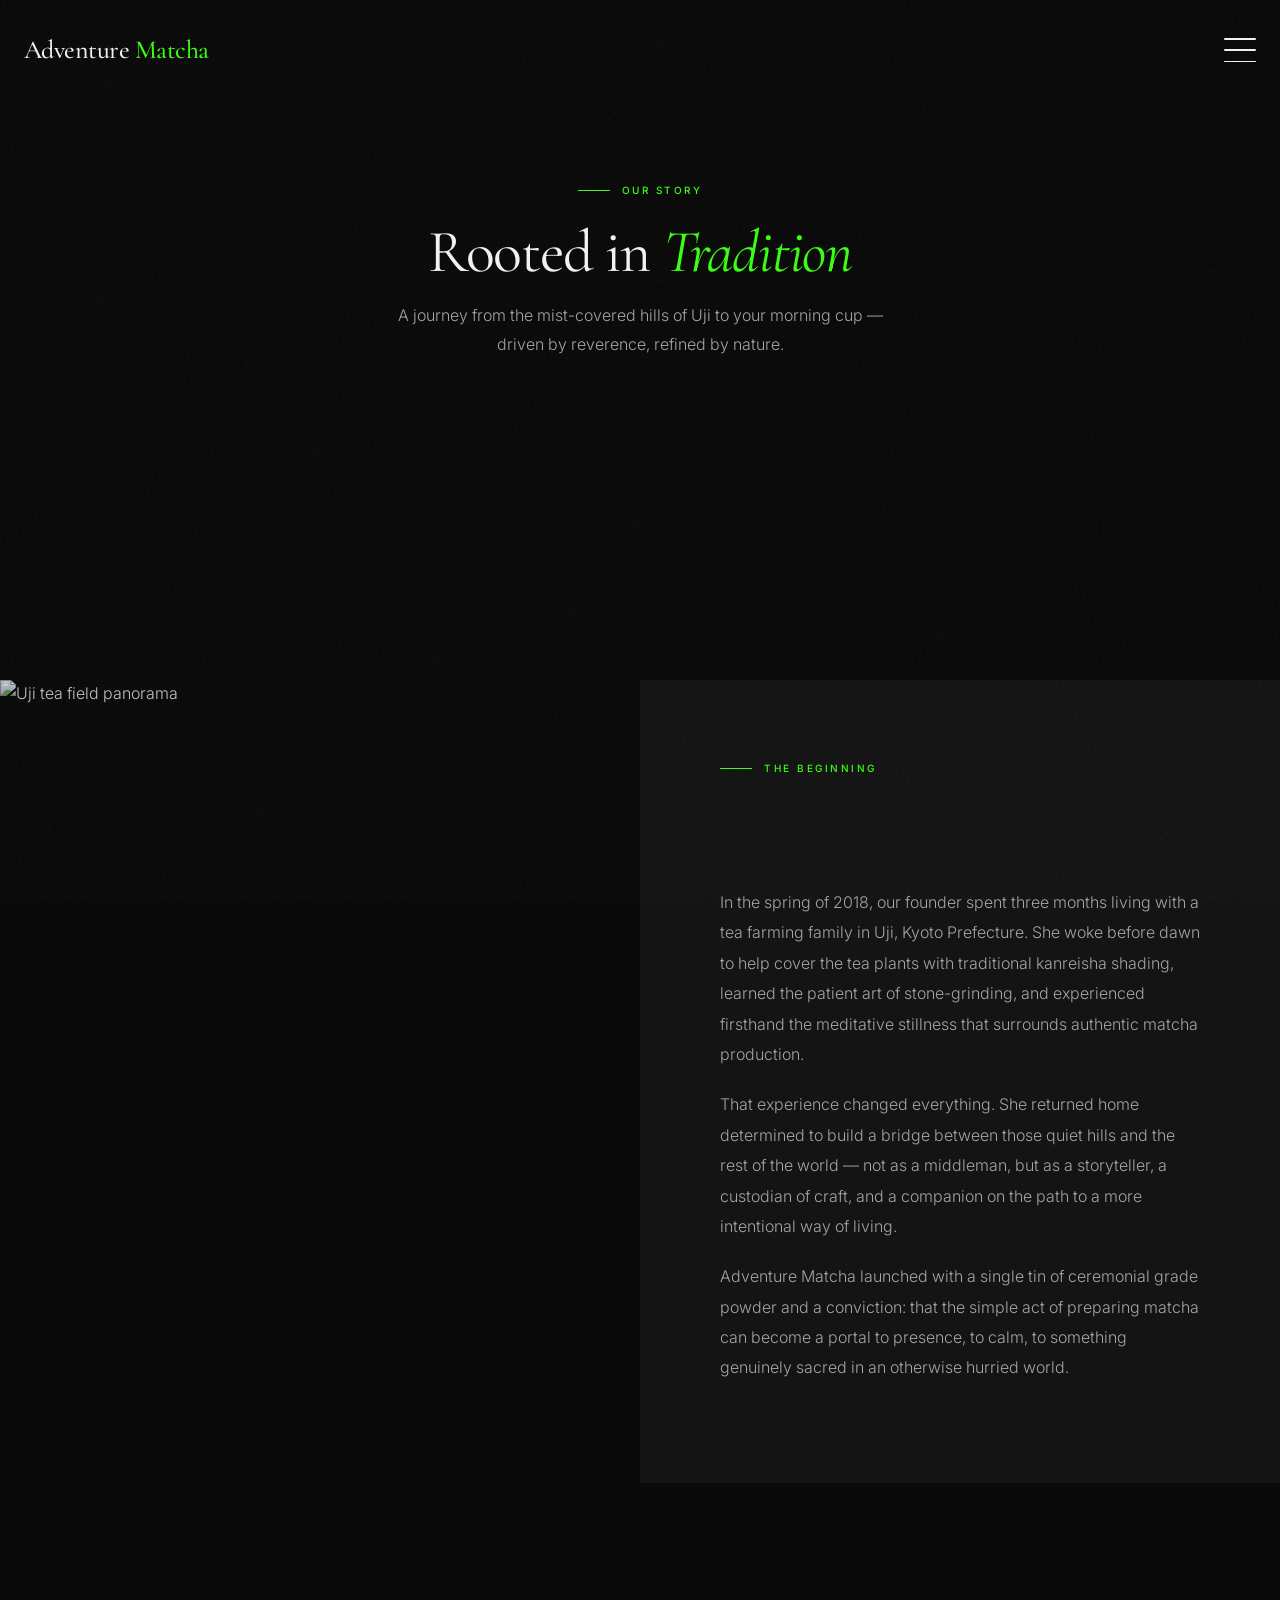
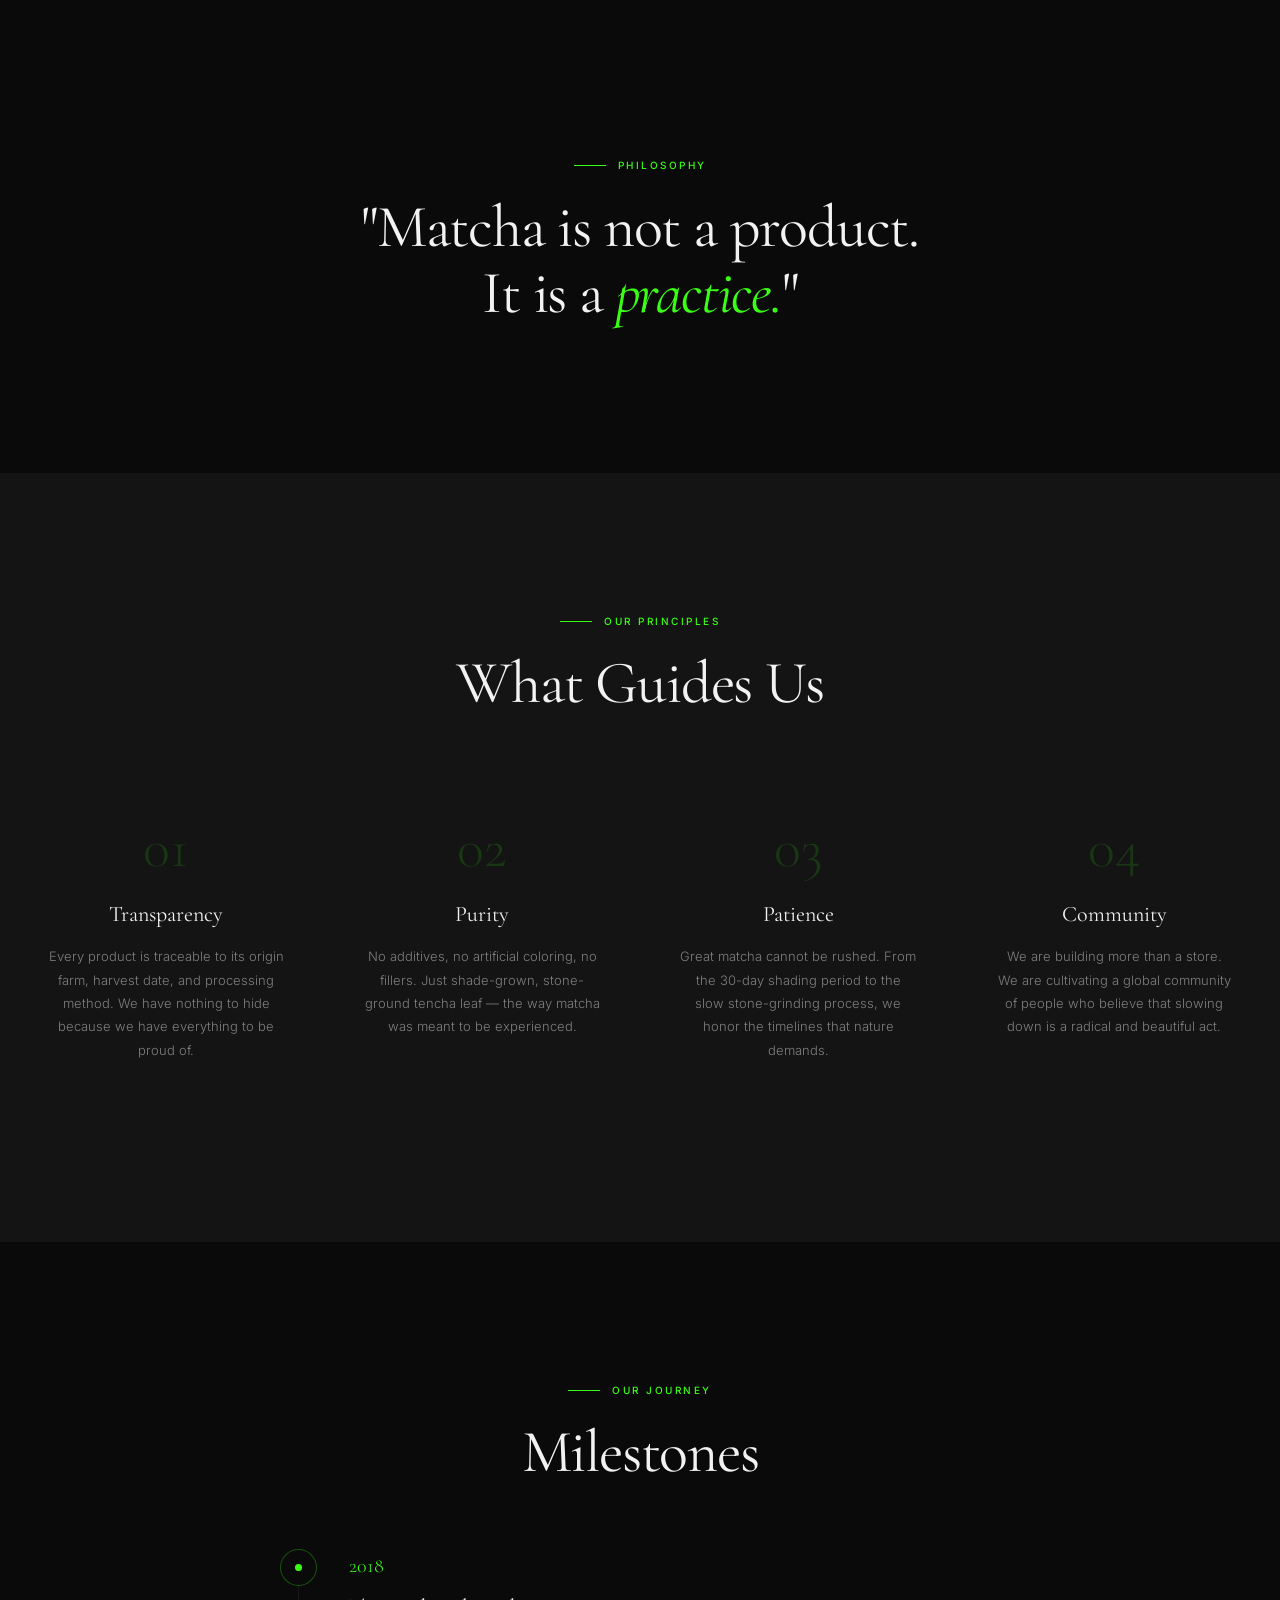
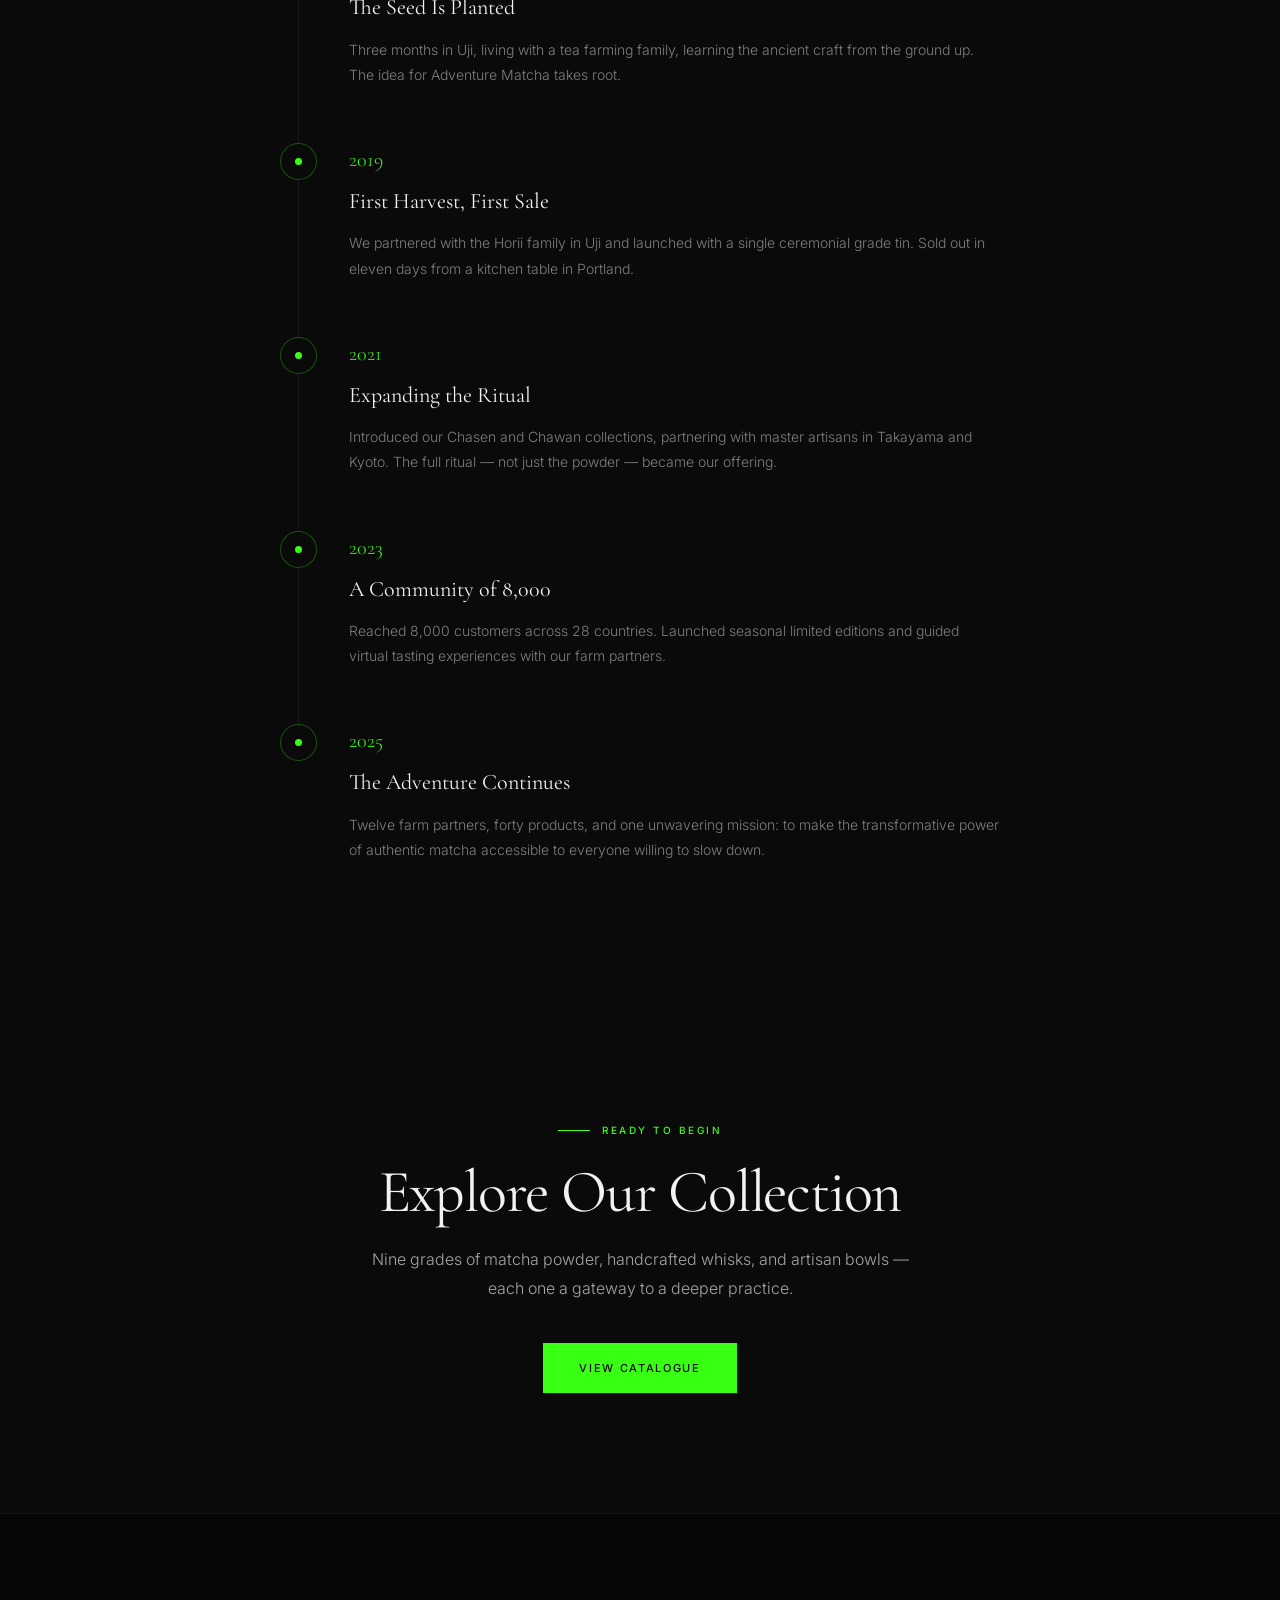
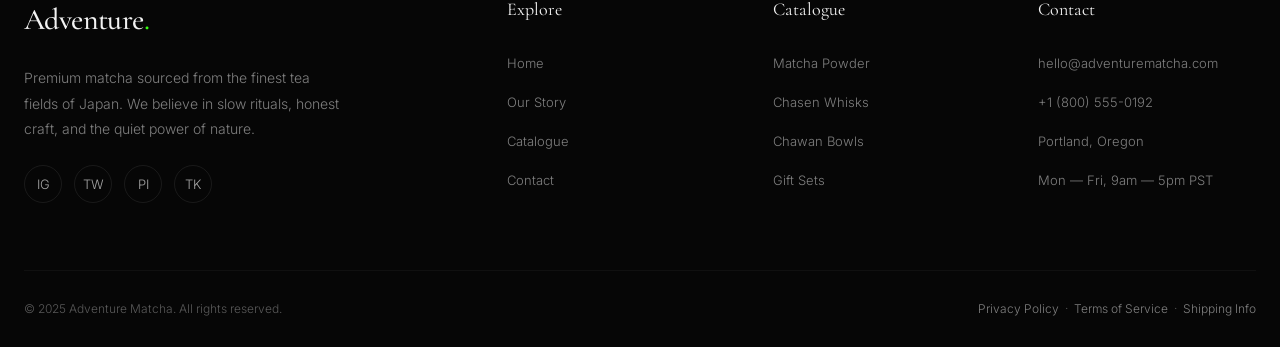
==== commit 9b0d33ef: "Update about.html" ====
--- a/about.html
+++ b/about.html
@@ -212,7 +212,7 @@
   <!-- NAV -->
   <nav class="nav" id="mainNav">
     <div class="nav-inner">
-      <a href="index.html" class="nav-logo">Adventure<span>.</span></a>
+      <a href="index.html" class="nav-logo">Adventure<span> Matcha</span></a>
       <button class="hamburger" id="hamburgerBtn" aria-label="Toggle menu">
         <span class="hamburger-line"></span><span class="hamburger-line"></span><span class="hamburger-line"></span>
       </button>
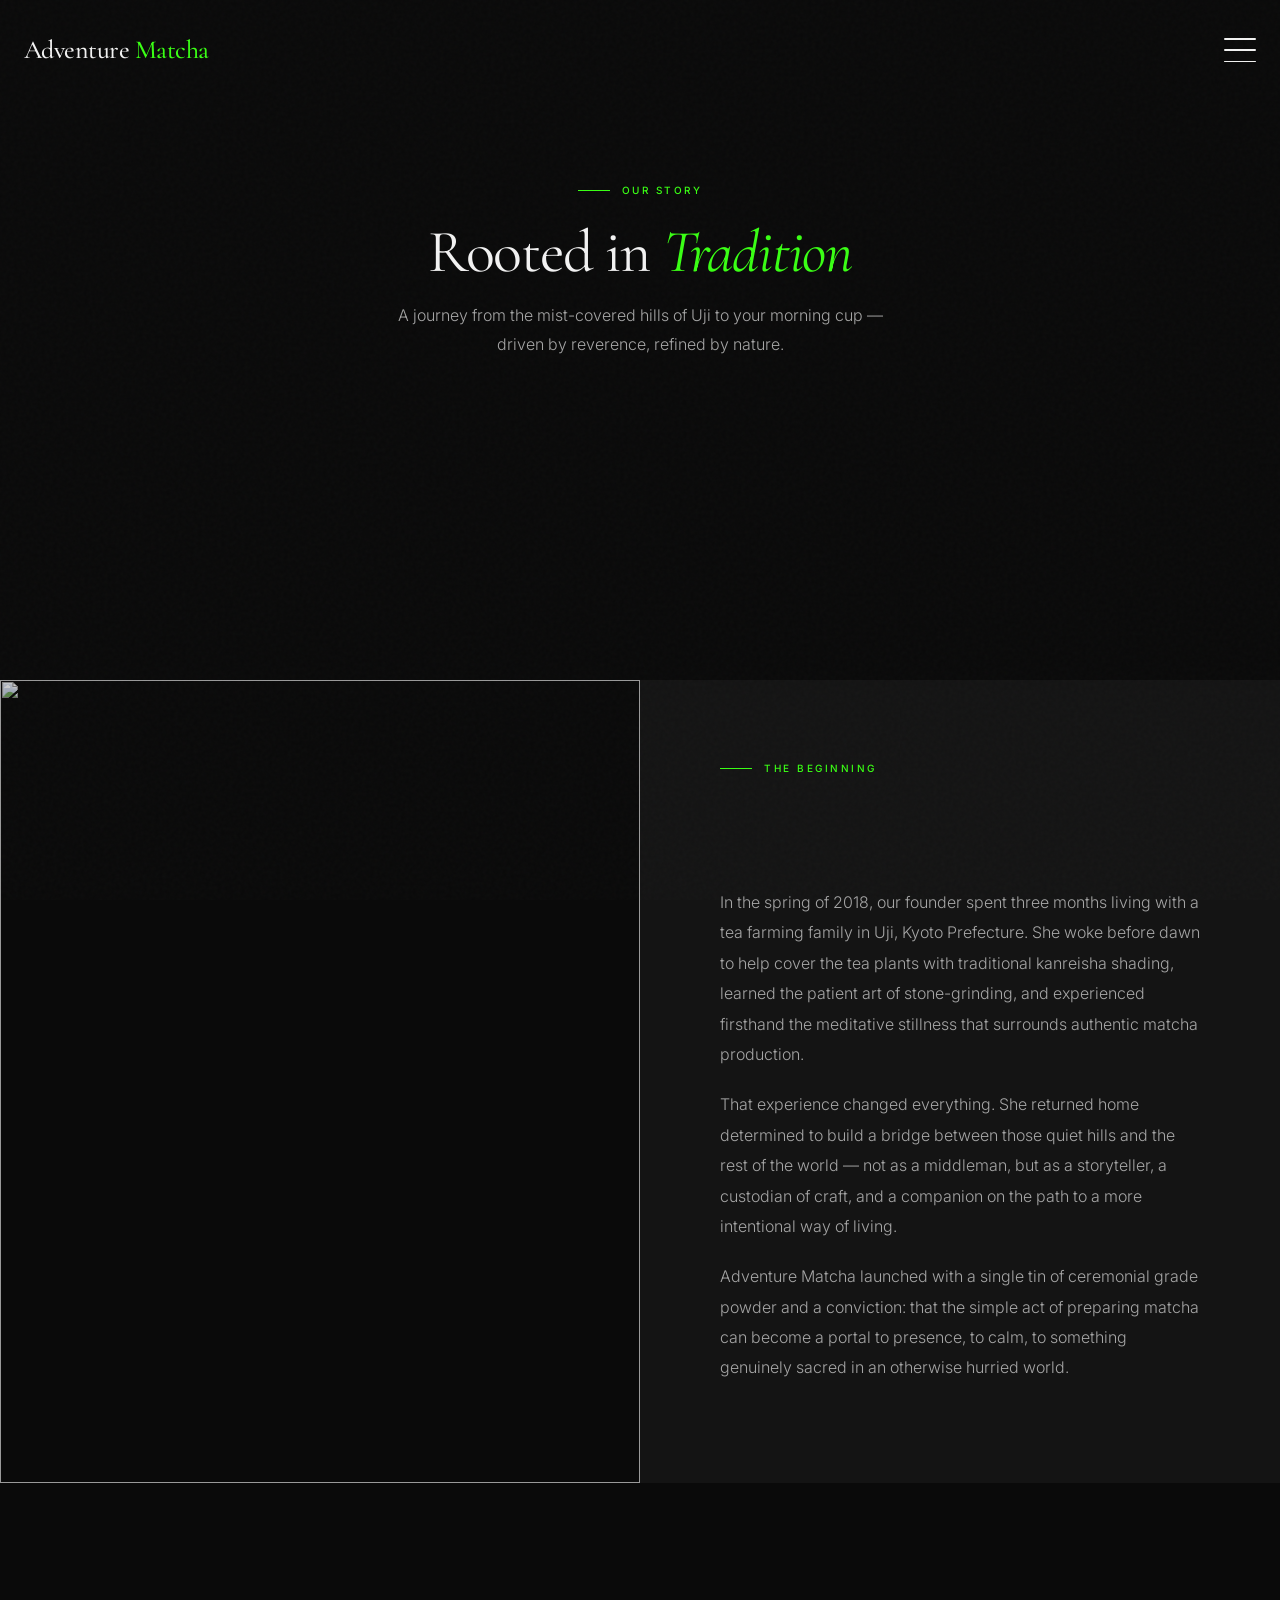
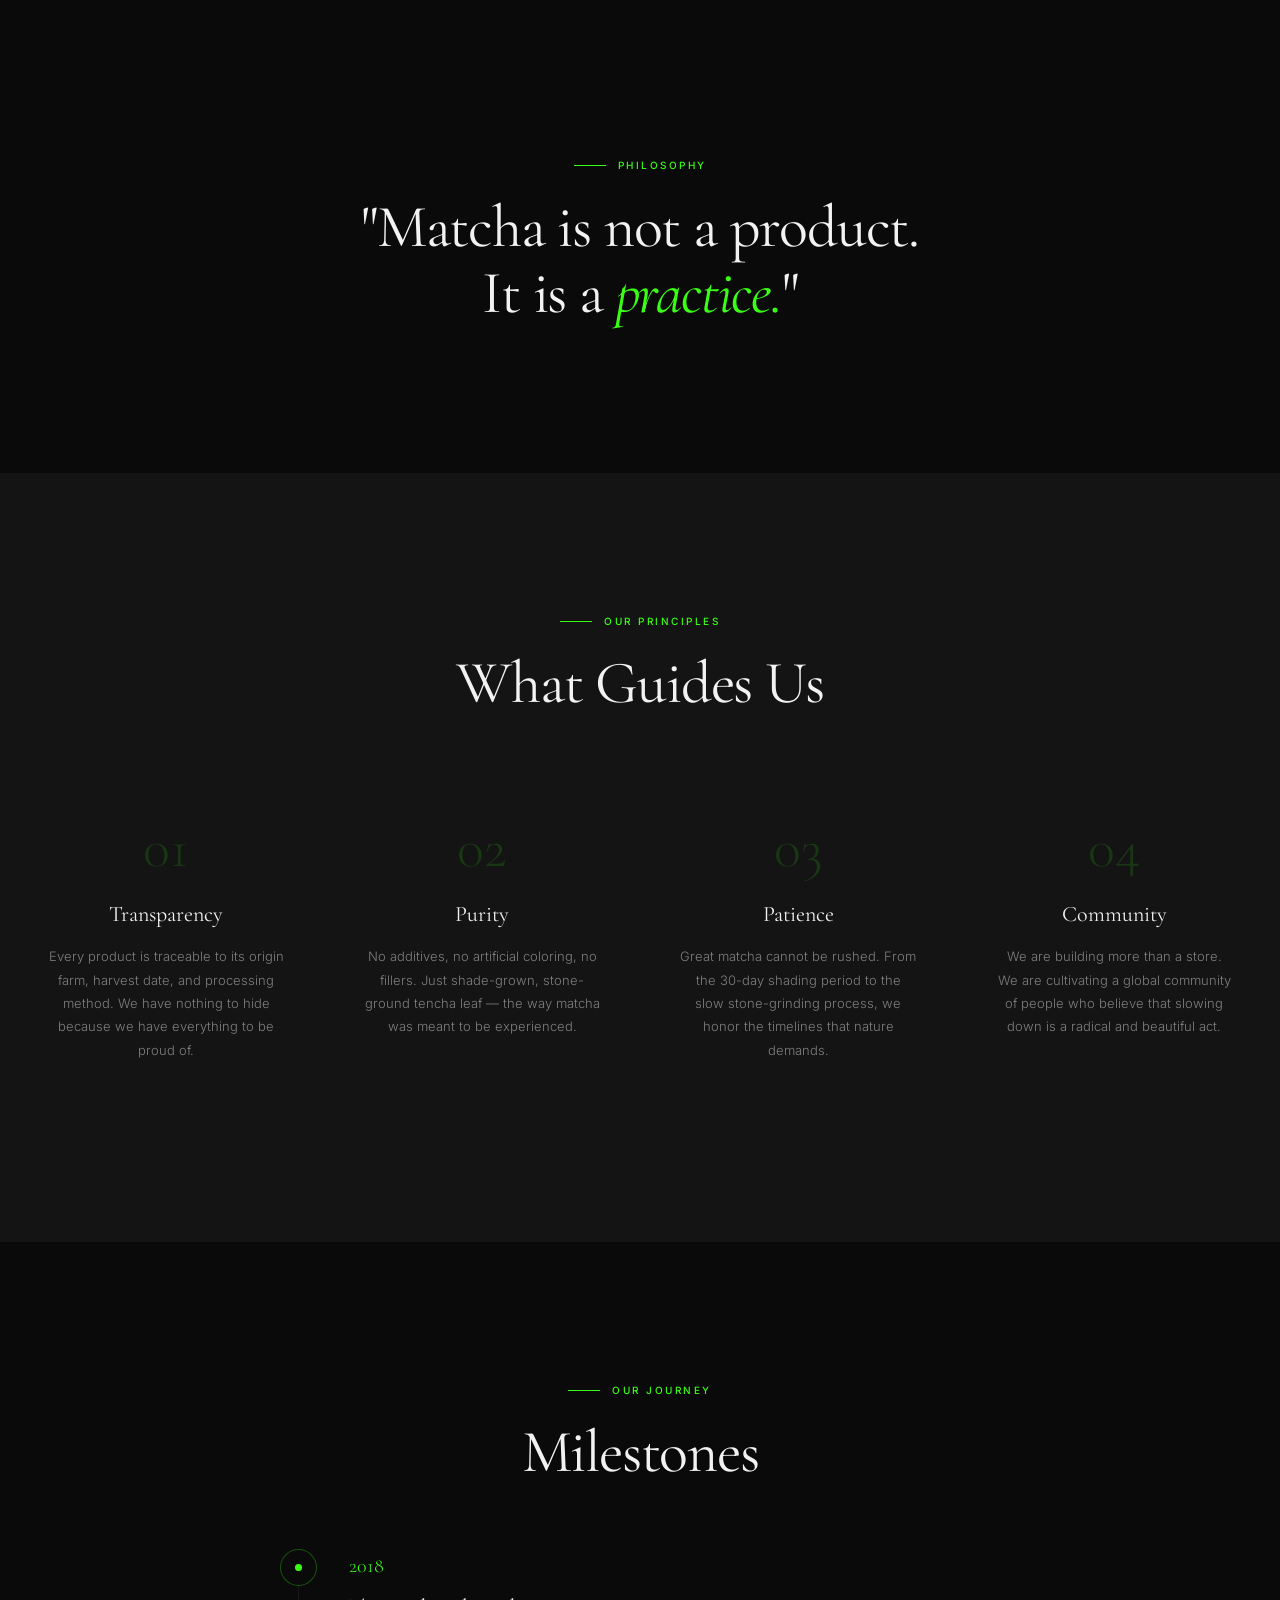
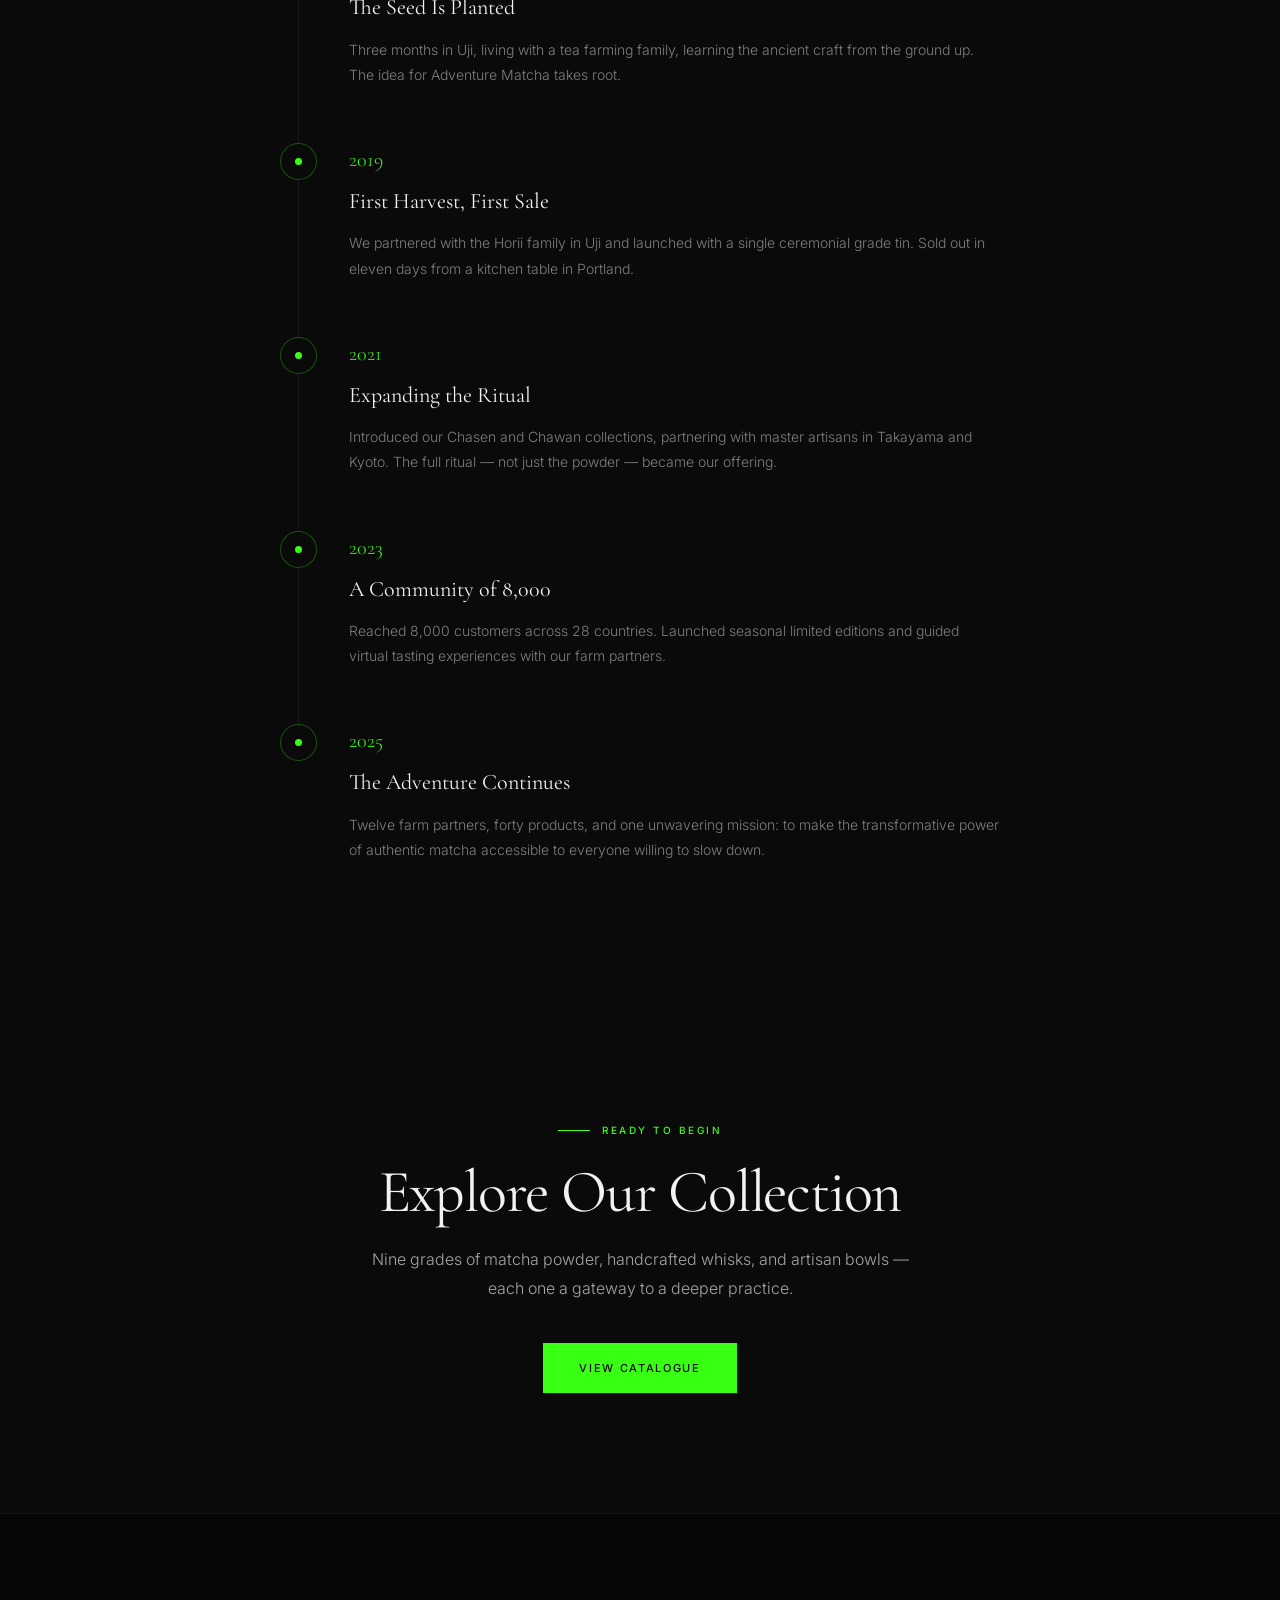
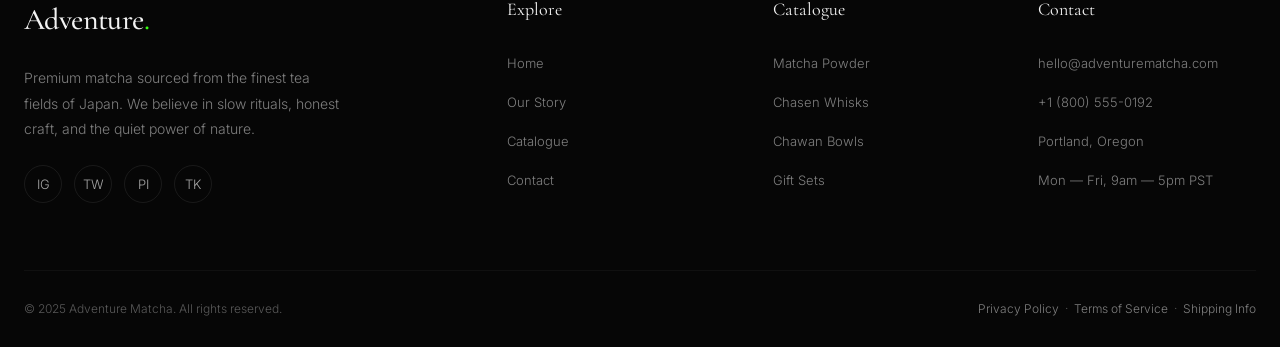
==== commit 13fc5e4c: "Update about.html" ====
--- a/about.html
+++ b/about.html
@@ -226,7 +226,7 @@
       <a href="contact.html">Contact</a>
     </div>
     <div class="mobile-nav-footer">
-      <a href="#" aria-label="Instagram">IG</a><a href="#" aria-label="Twitter">TW</a><a href="#" aria-label="Pinterest">PI</a><a href="#" aria-label="TikTok">TK</a>
+      <a href="#" aria-label="Instagram">IG</a><a href="#" aria-label="Twitter">TW</a><a href="#" aria-label="Pinterest">PI</a><a href="#" aria-label="YouTube">YT</a>
     </div>
   </div>
 
@@ -245,7 +245,7 @@
   <section class="story-section">
     <div class="story-grid">
       <div class="story-image reveal">
-        <img src="https://picsum.photos/seed/ujiteafield/800/700.jpg" alt="Uji tea field panorama">
+        <img src="img/matcha_1" alt="">
       </div>
       <div class="story-text">
         <div class="section-label reveal">The Beginning</div>
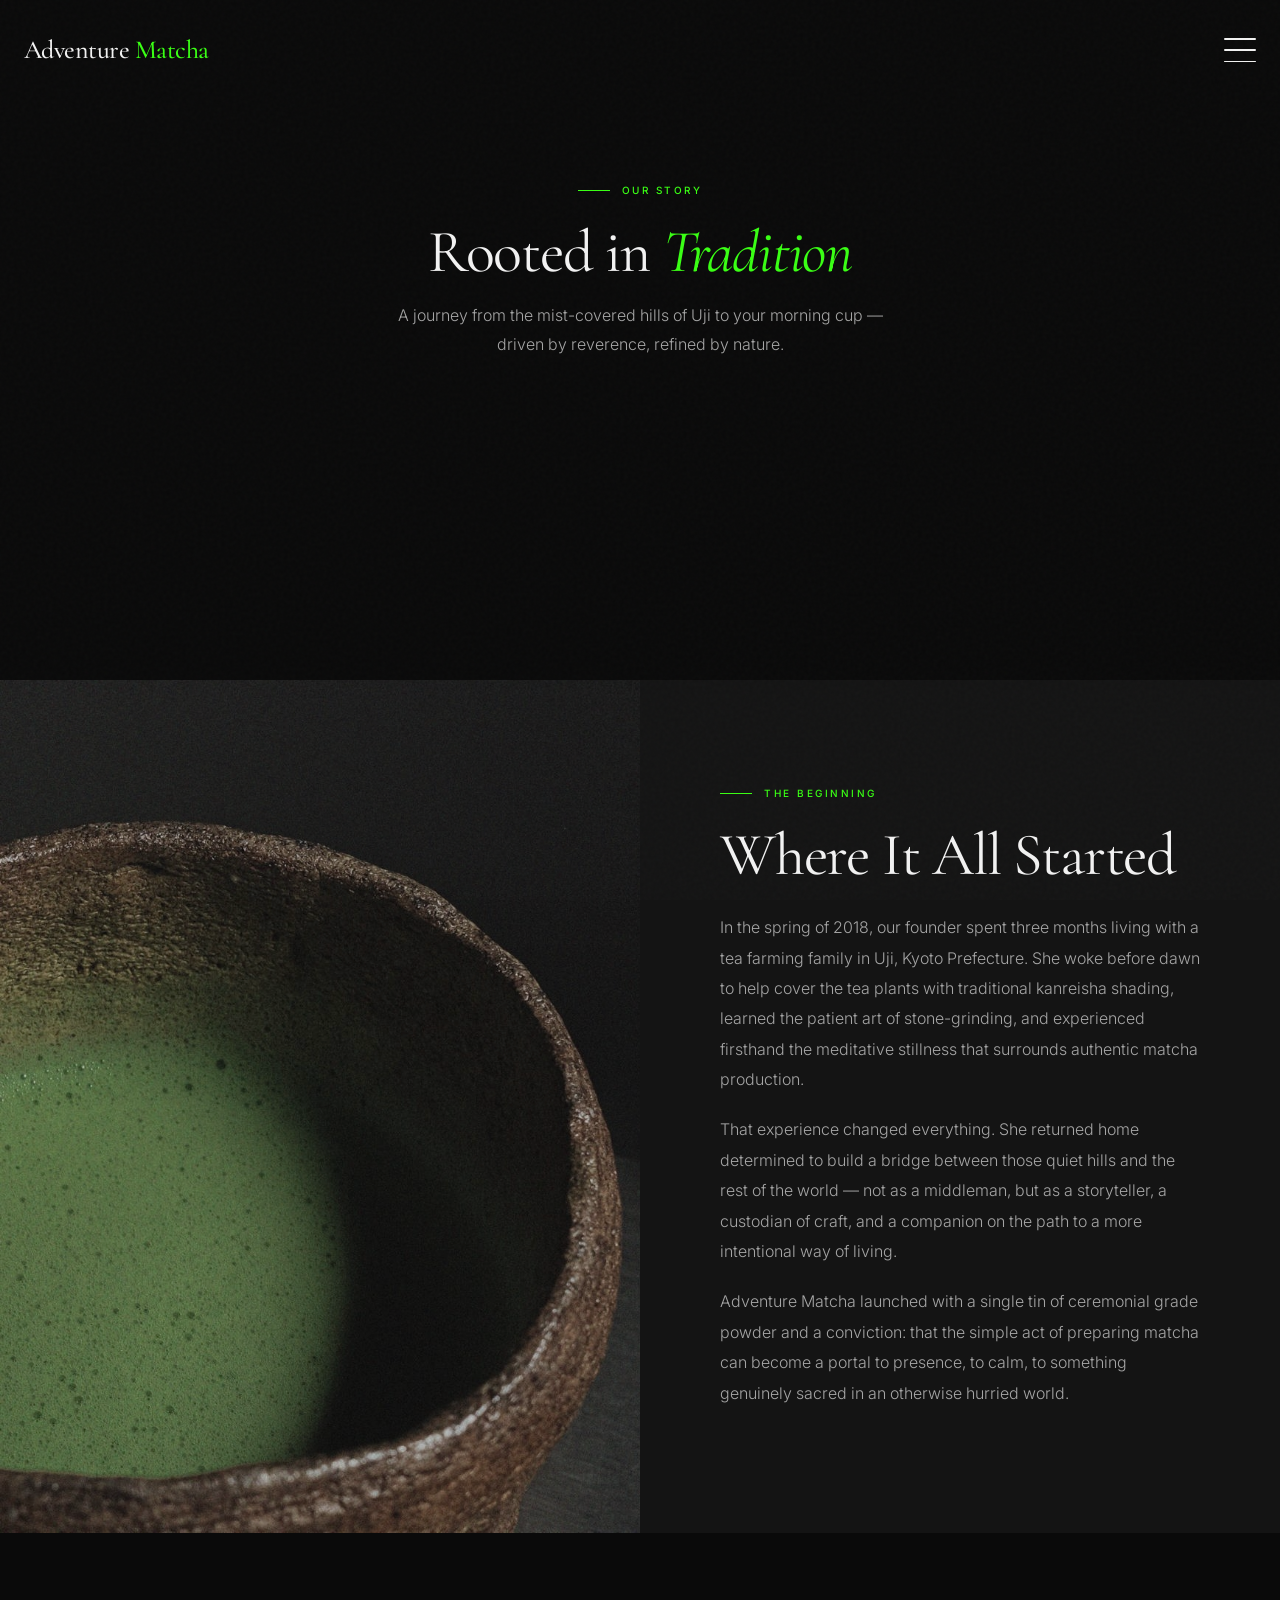
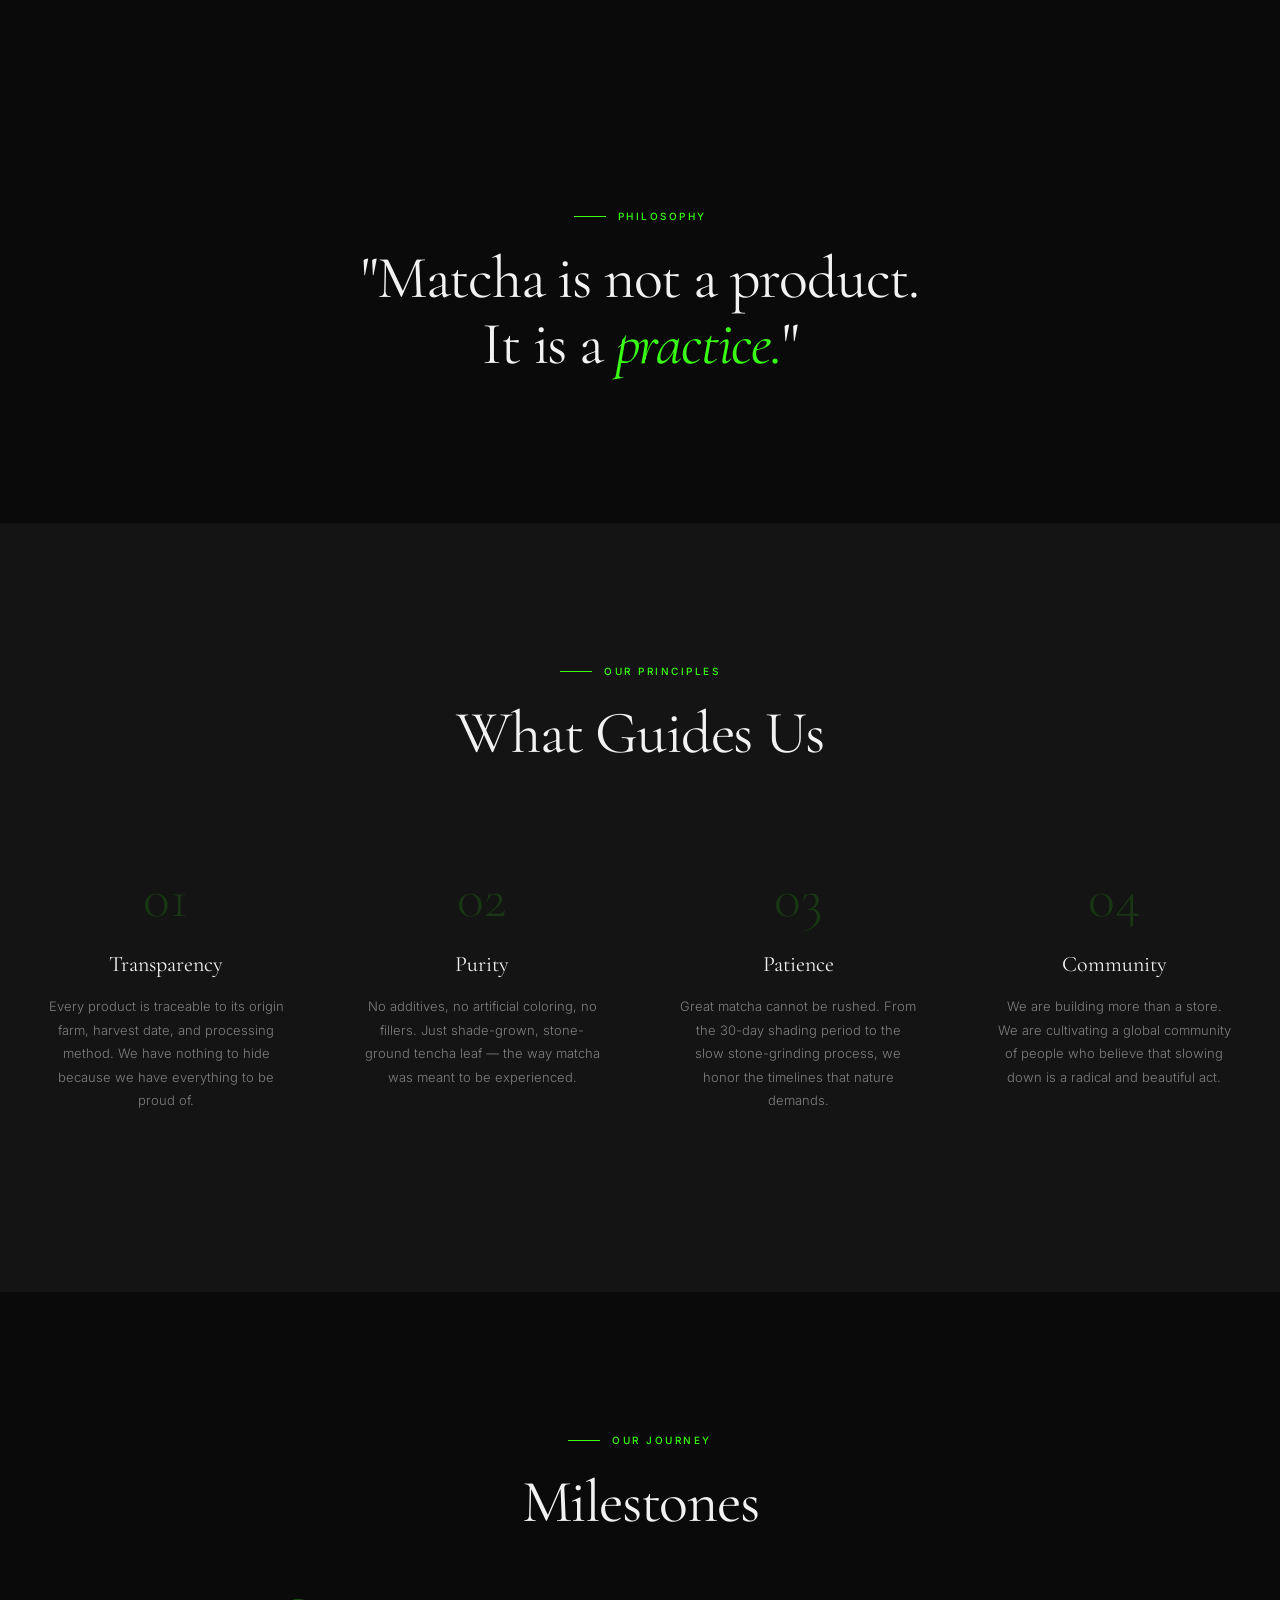
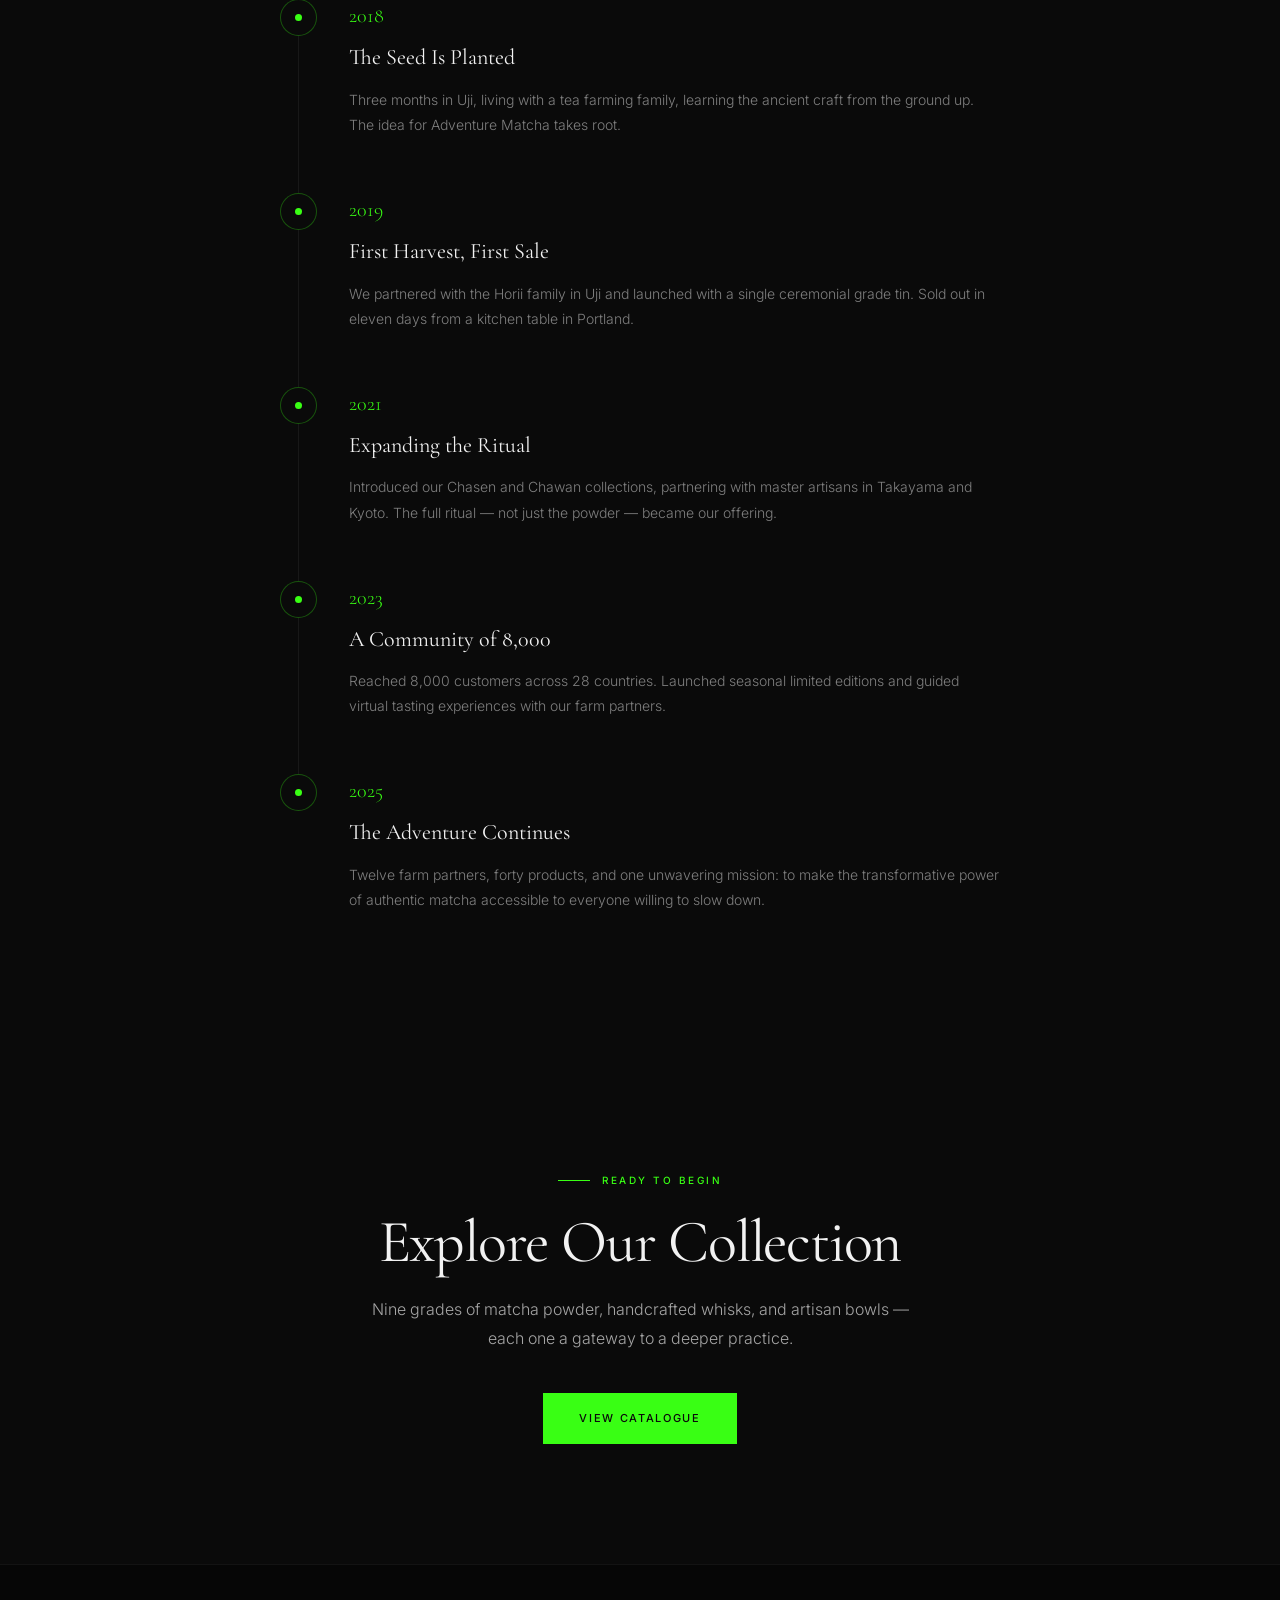
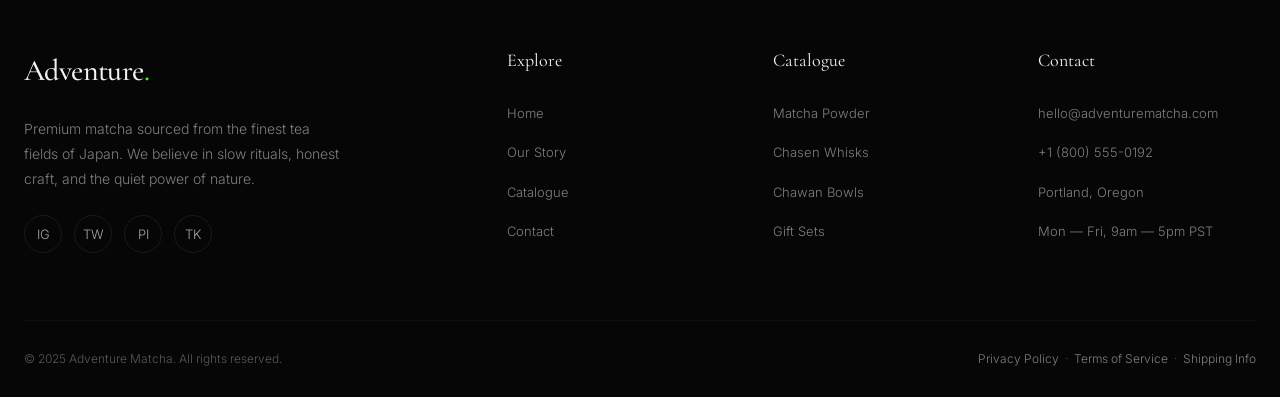
==== commit 3e4c33dc: "Update about.html" ====
--- a/about.html
+++ b/about.html
@@ -245,7 +245,7 @@
   <section class="story-section">
     <div class="story-grid">
       <div class="story-image reveal">
-        <img src="img/matcha_1" alt="">
+        <img src="img/matcha_1.jpg" alt="">
       </div>
       <div class="story-text">
         <div class="section-label reveal">The Beginning</div>
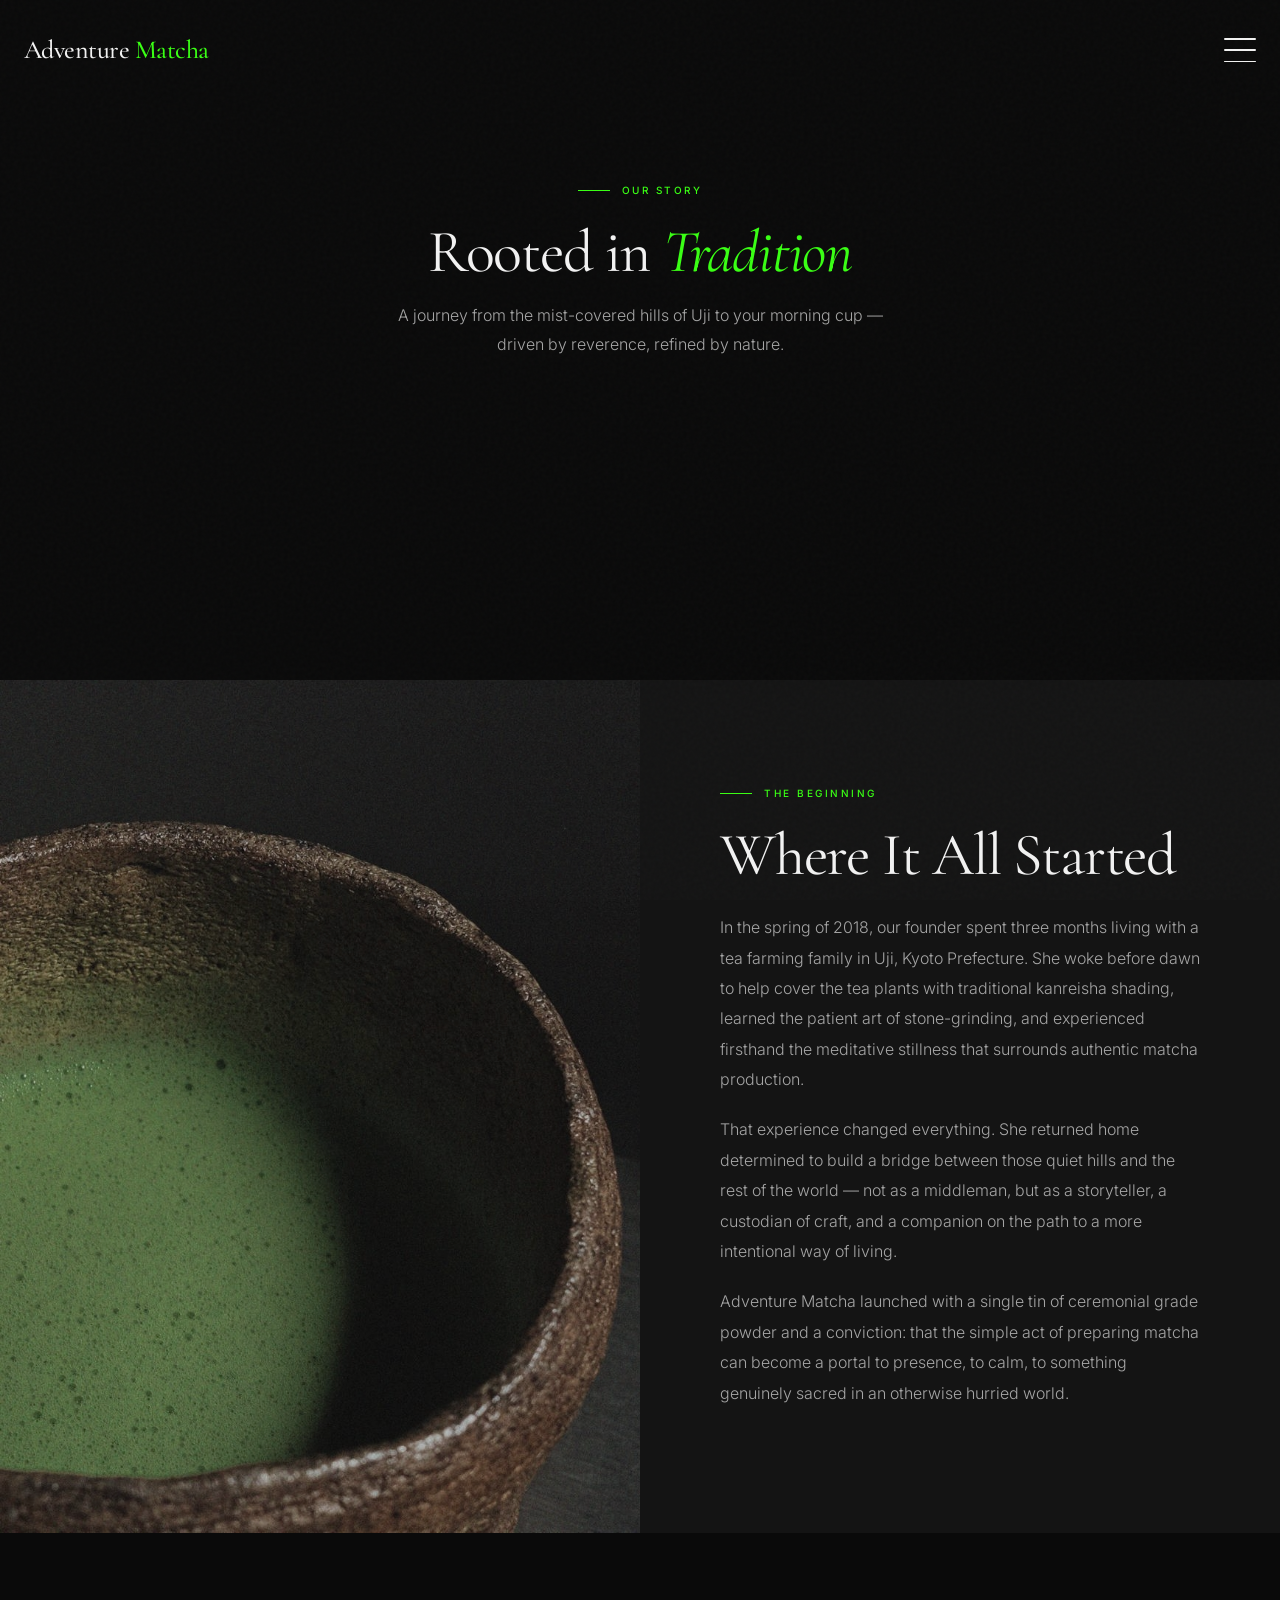
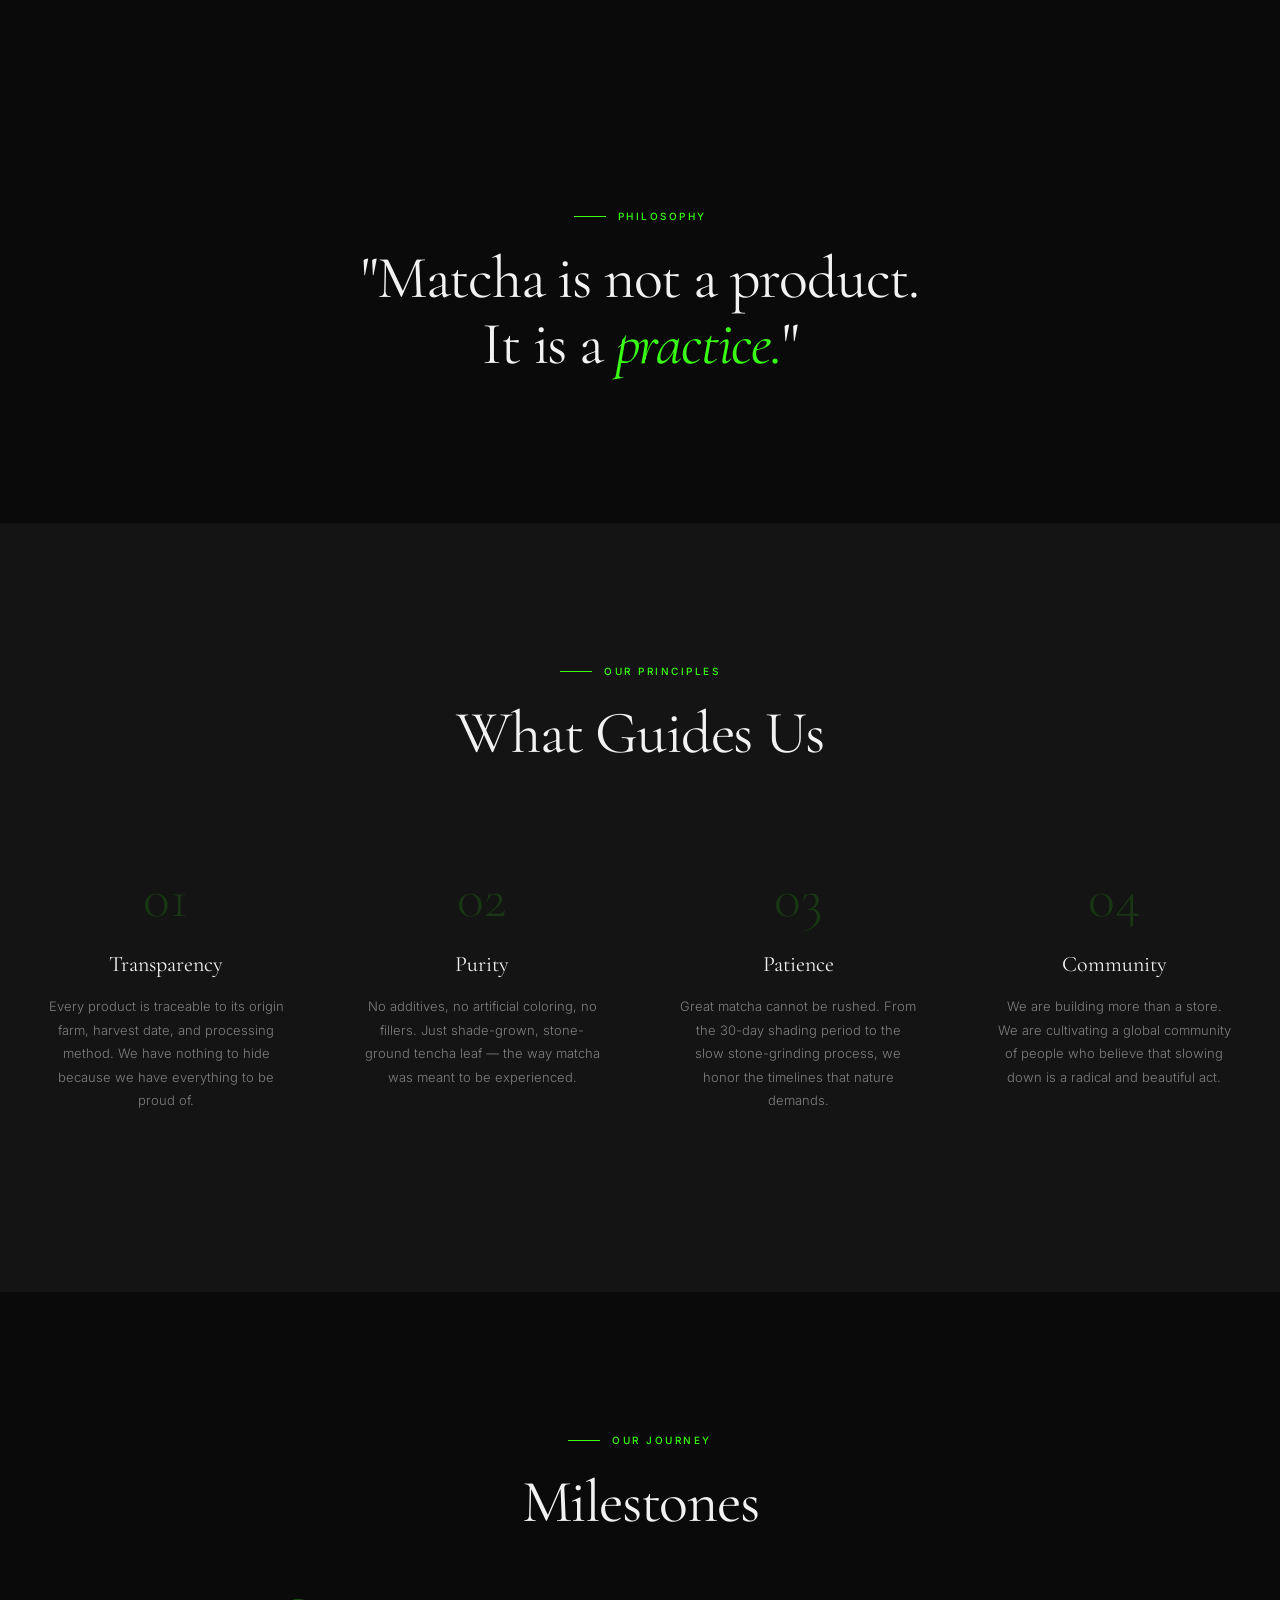
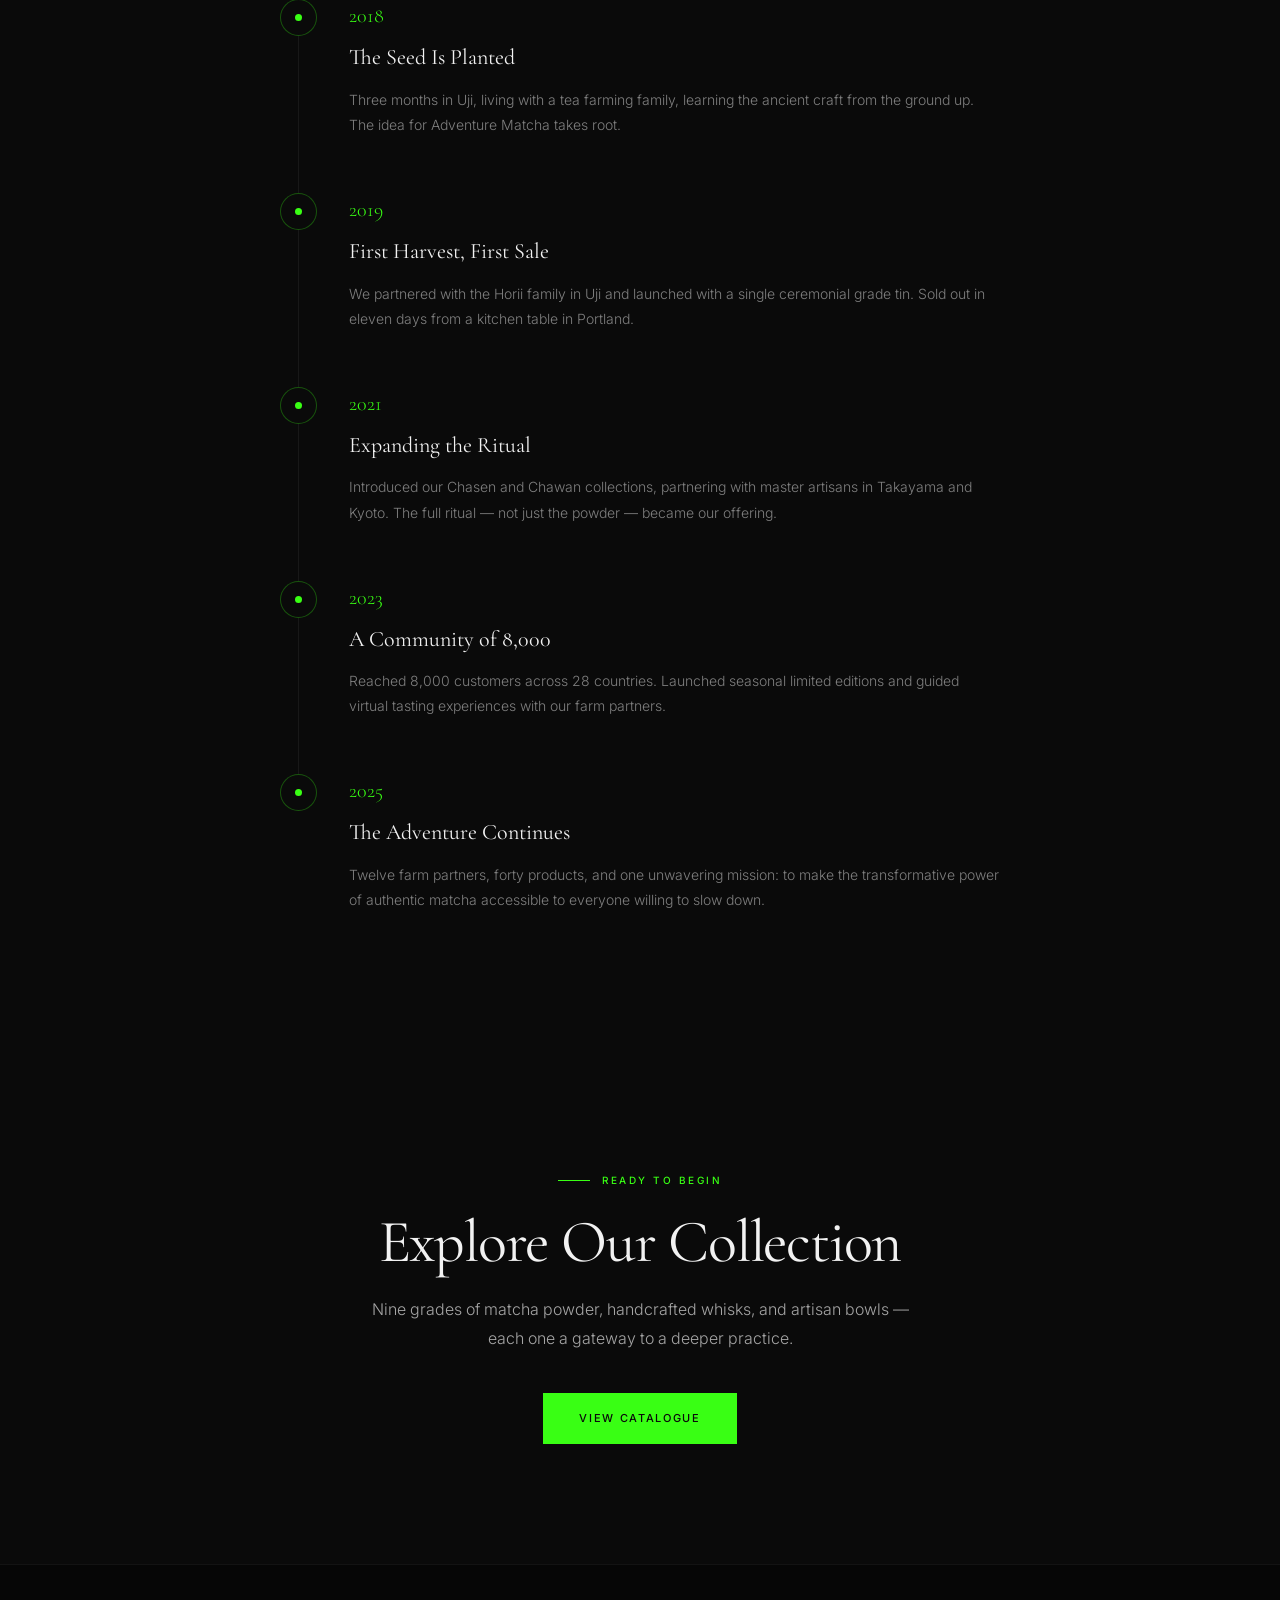
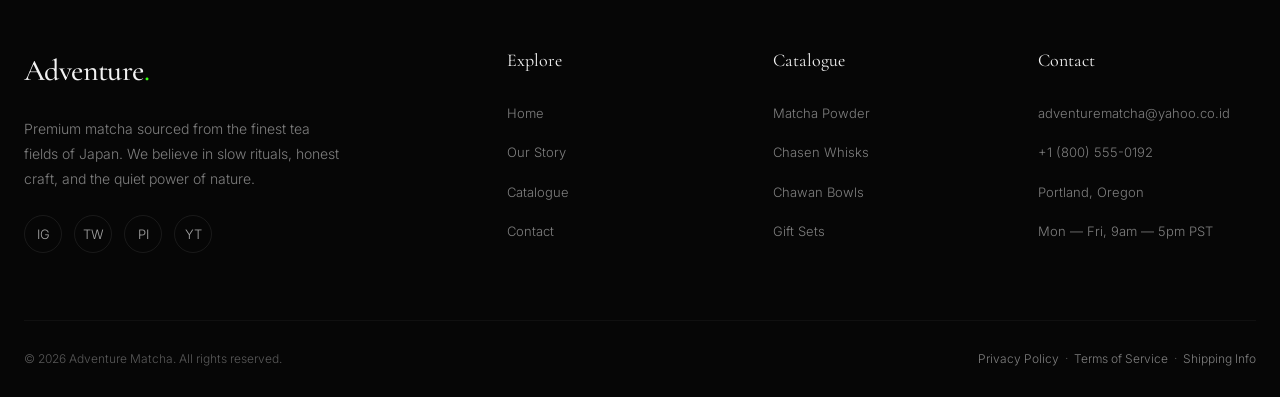
==== commit 2392a3c3: "Update about.html" ====
--- a/about.html
+++ b/about.html
@@ -368,15 +368,15 @@
           <a href="index.html" class="nav-logo" style="font-size:30px;">Adventure<span>.</span></a>
           <p>Premium matcha sourced from the finest tea fields of Japan. We believe in slow rituals, honest craft, and the quiet power of nature.</p>
           <div class="footer-social">
-            <a href="#" aria-label="Instagram">IG</a><a href="#" aria-label="Twitter">TW</a><a href="#" aria-label="Pinterest">PI</a><a href="#" aria-label="TikTok">TK</a>
+            <a href="#" aria-label="Instagram">IG</a><a href="#" aria-label="Twitter">TW</a><a href="#" aria-label="Pinterest">PI</a><a href="#" aria-label="YouTube">YT</a>
           </div>
         </div>
         <div class="footer-col"><h4>Explore</h4><ul><li><a href="index.html">Home</a></li><li><a href="about.html">Our Story</a></li><li><a href="catalogue.html">Catalogue</a></li><li><a href="contact.html">Contact</a></li></ul></div>
         <div class="footer-col"><h4>Catalogue</h4><ul><li><a href="catalogue.html#matcha-powder">Matcha Powder</a></li><li><a href="catalogue.html#chasen-whisk">Chasen Whisks</a></li><li><a href="catalogue.html#chawan-bowl">Chawan Bowls</a></li><li><a href="catalogue.html">Gift Sets</a></li></ul></div>
-        <div class="footer-col"><h4>Contact</h4><ul><li><a href="mailto:hello@adventurematcha.com">hello@adventurematcha.com</a></li><li><a href="tel:+18005550192">+1 (800) 555-0192</a></li><li><a href="#">Portland, Oregon</a></li><li><a href="#">Mon — Fri, 9am — 5pm PST</a></li></ul></div>
+        <div class="footer-col"><h4>Contact</h4><ul><li><a href="mailto:adventurematcha@yahoo.co.id">adventurematcha@yahoo.co.id</a></li><li><a href="tel:+18005550192">+1 (800) 555-0192</a></li><li><a href="#">Portland, Oregon</a></li><li><a href="#">Mon — Fri, 9am — 5pm PST</a></li></ul></div>
       </div>
       <div class="footer-bottom">
-        <p>&copy; 2025 Adventure Matcha. All rights reserved.</p>
+        <p>&copy; 2026 Adventure Matcha. All rights reserved.</p>
         <p><a href="#">Privacy Policy</a> &nbsp;·&nbsp; <a href="#">Terms of Service</a> &nbsp;·&nbsp; <a href="#">Shipping Info</a></p>
       </div>
     </div>
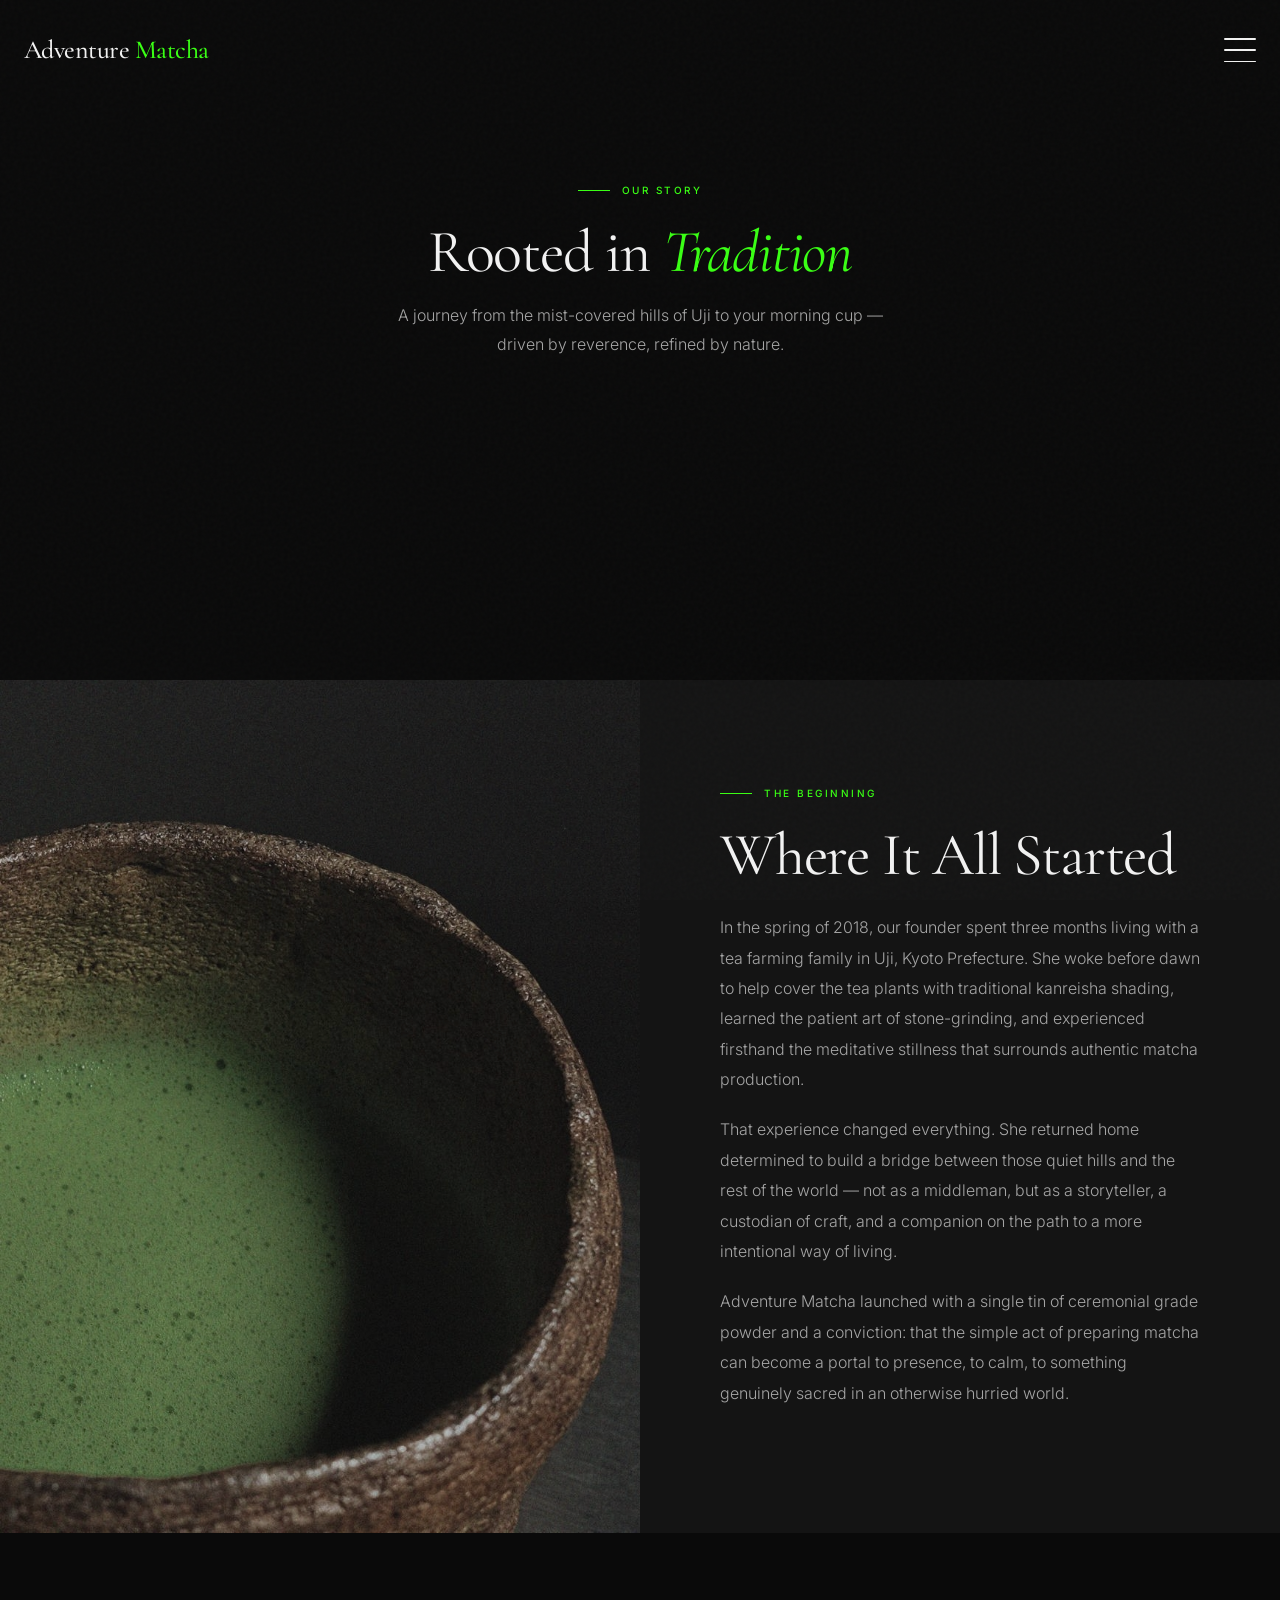
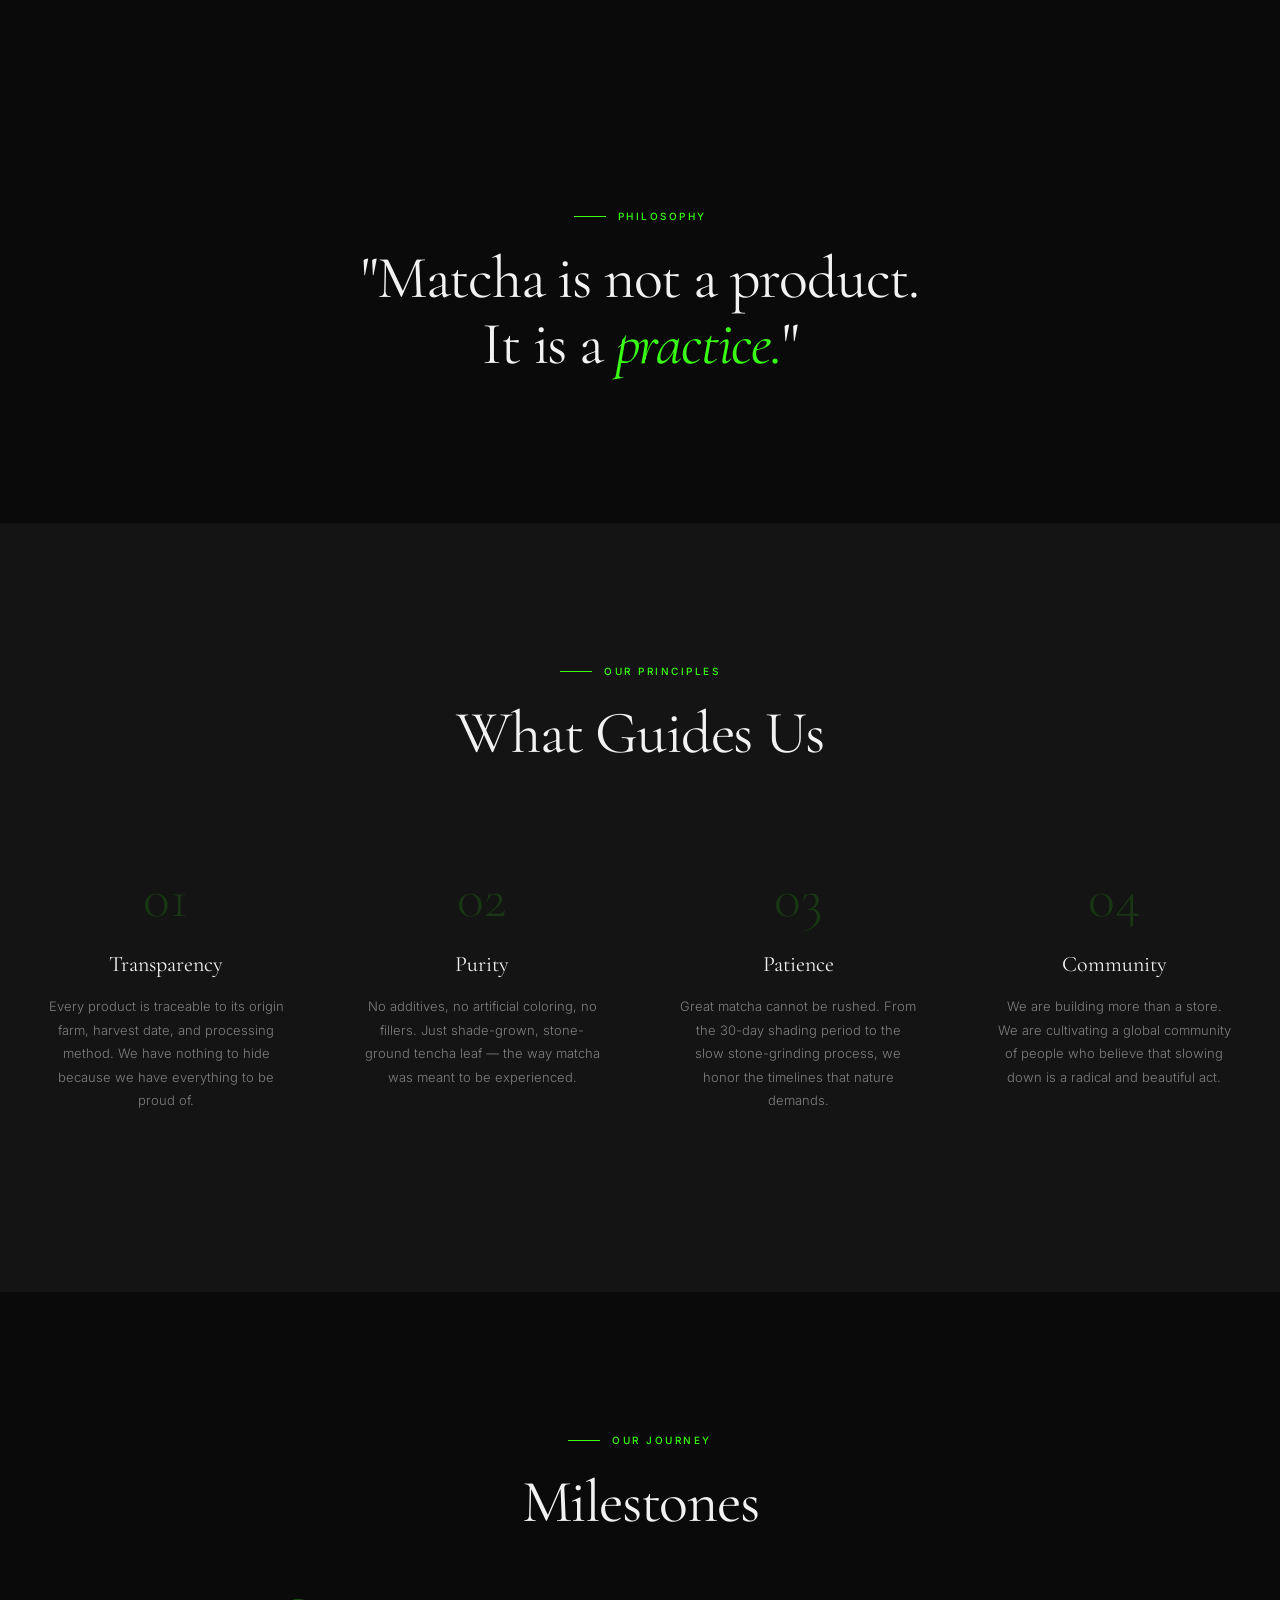
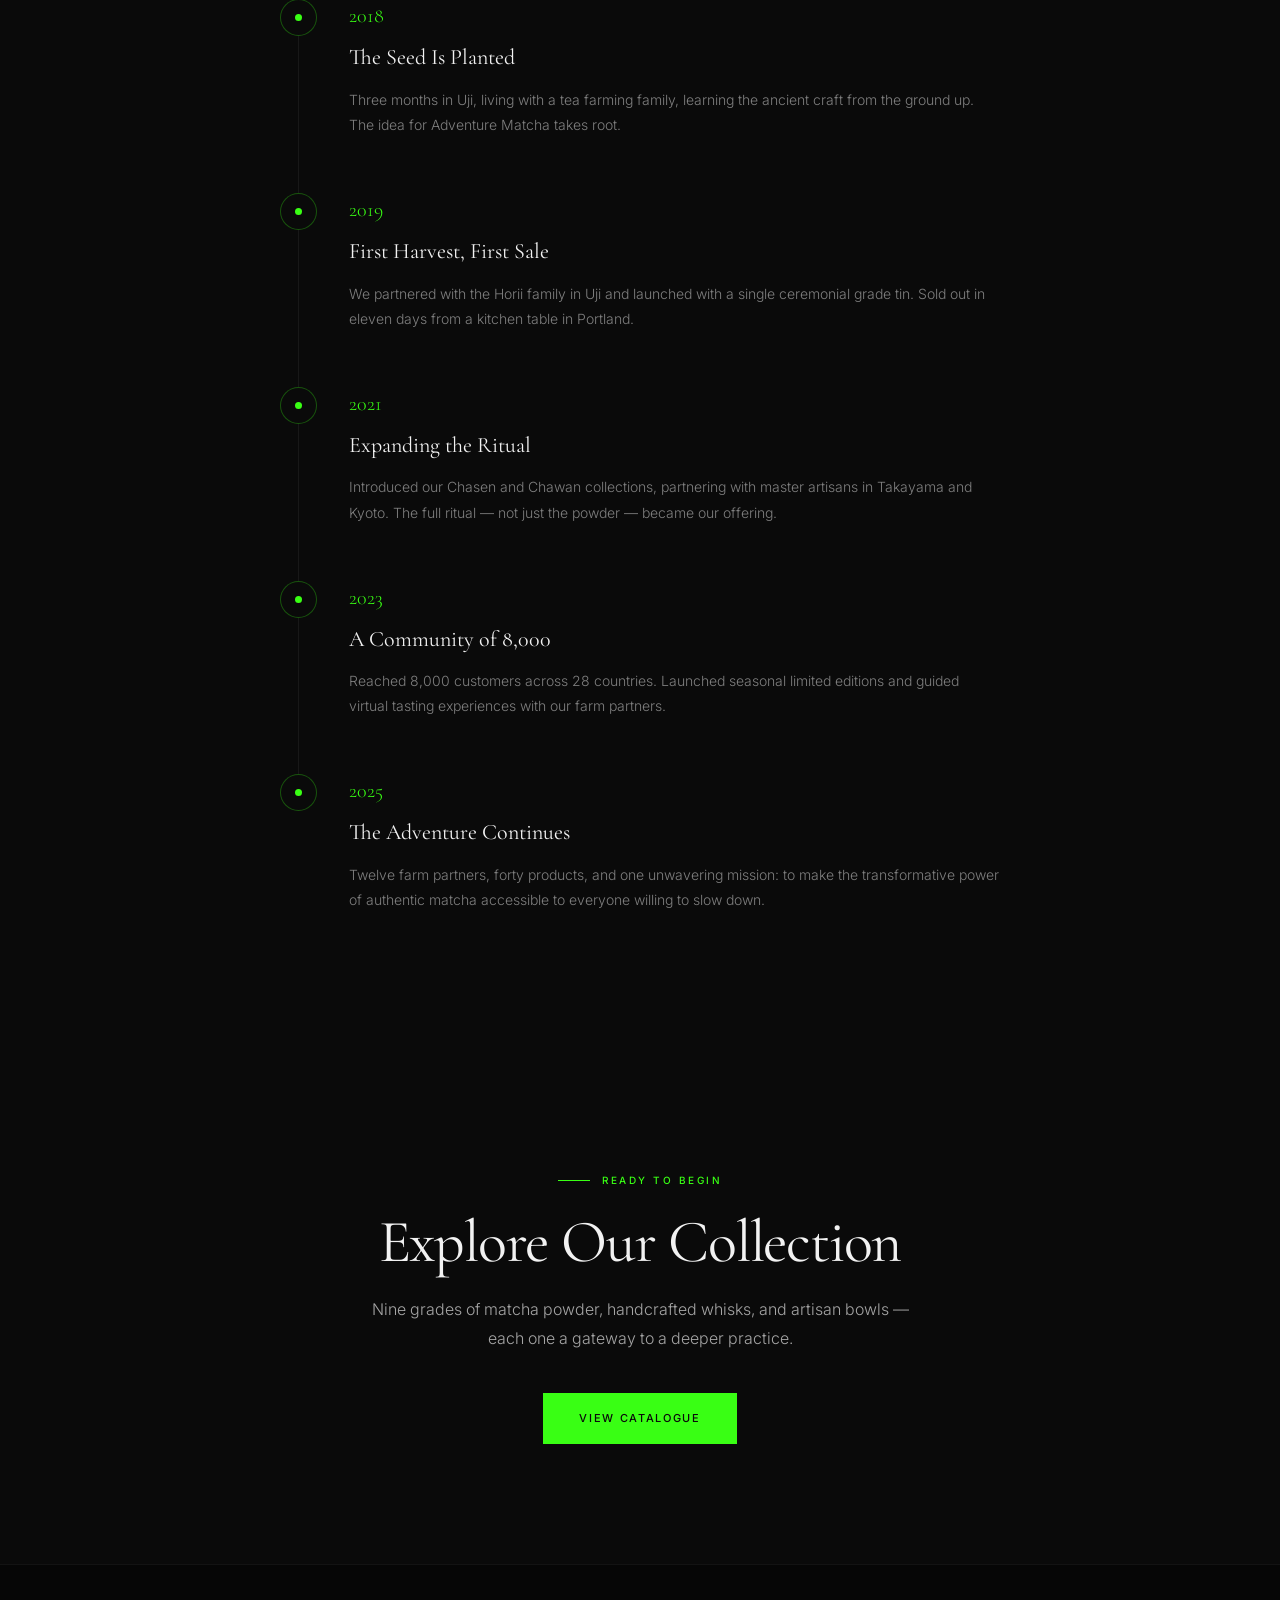
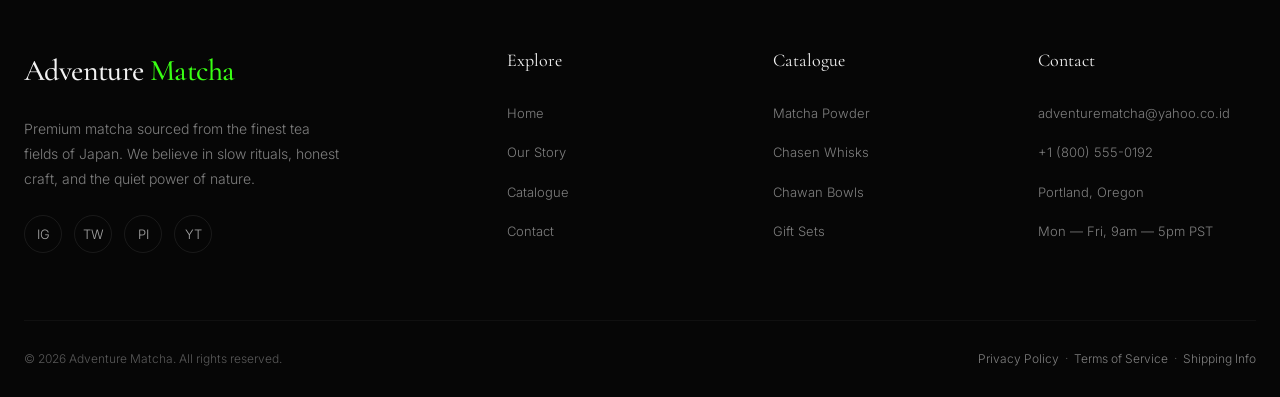
==== commit 41c4627e: "Update about.html" ====
--- a/about.html
+++ b/about.html
@@ -365,7 +365,7 @@
     <div class="container">
       <div class="footer-grid">
         <div class="footer-brand">
-          <a href="index.html" class="nav-logo" style="font-size:30px;">Adventure<span>.</span></a>
+          <a href="index.html" class="nav-logo" style="font-size:30px;">Adventure<span> Matcha</span></a>
           <p>Premium matcha sourced from the finest tea fields of Japan. We believe in slow rituals, honest craft, and the quiet power of nature.</p>
           <div class="footer-social">
             <a href="#" aria-label="Instagram">IG</a><a href="#" aria-label="Twitter">TW</a><a href="#" aria-label="Pinterest">PI</a><a href="#" aria-label="YouTube">YT</a>
